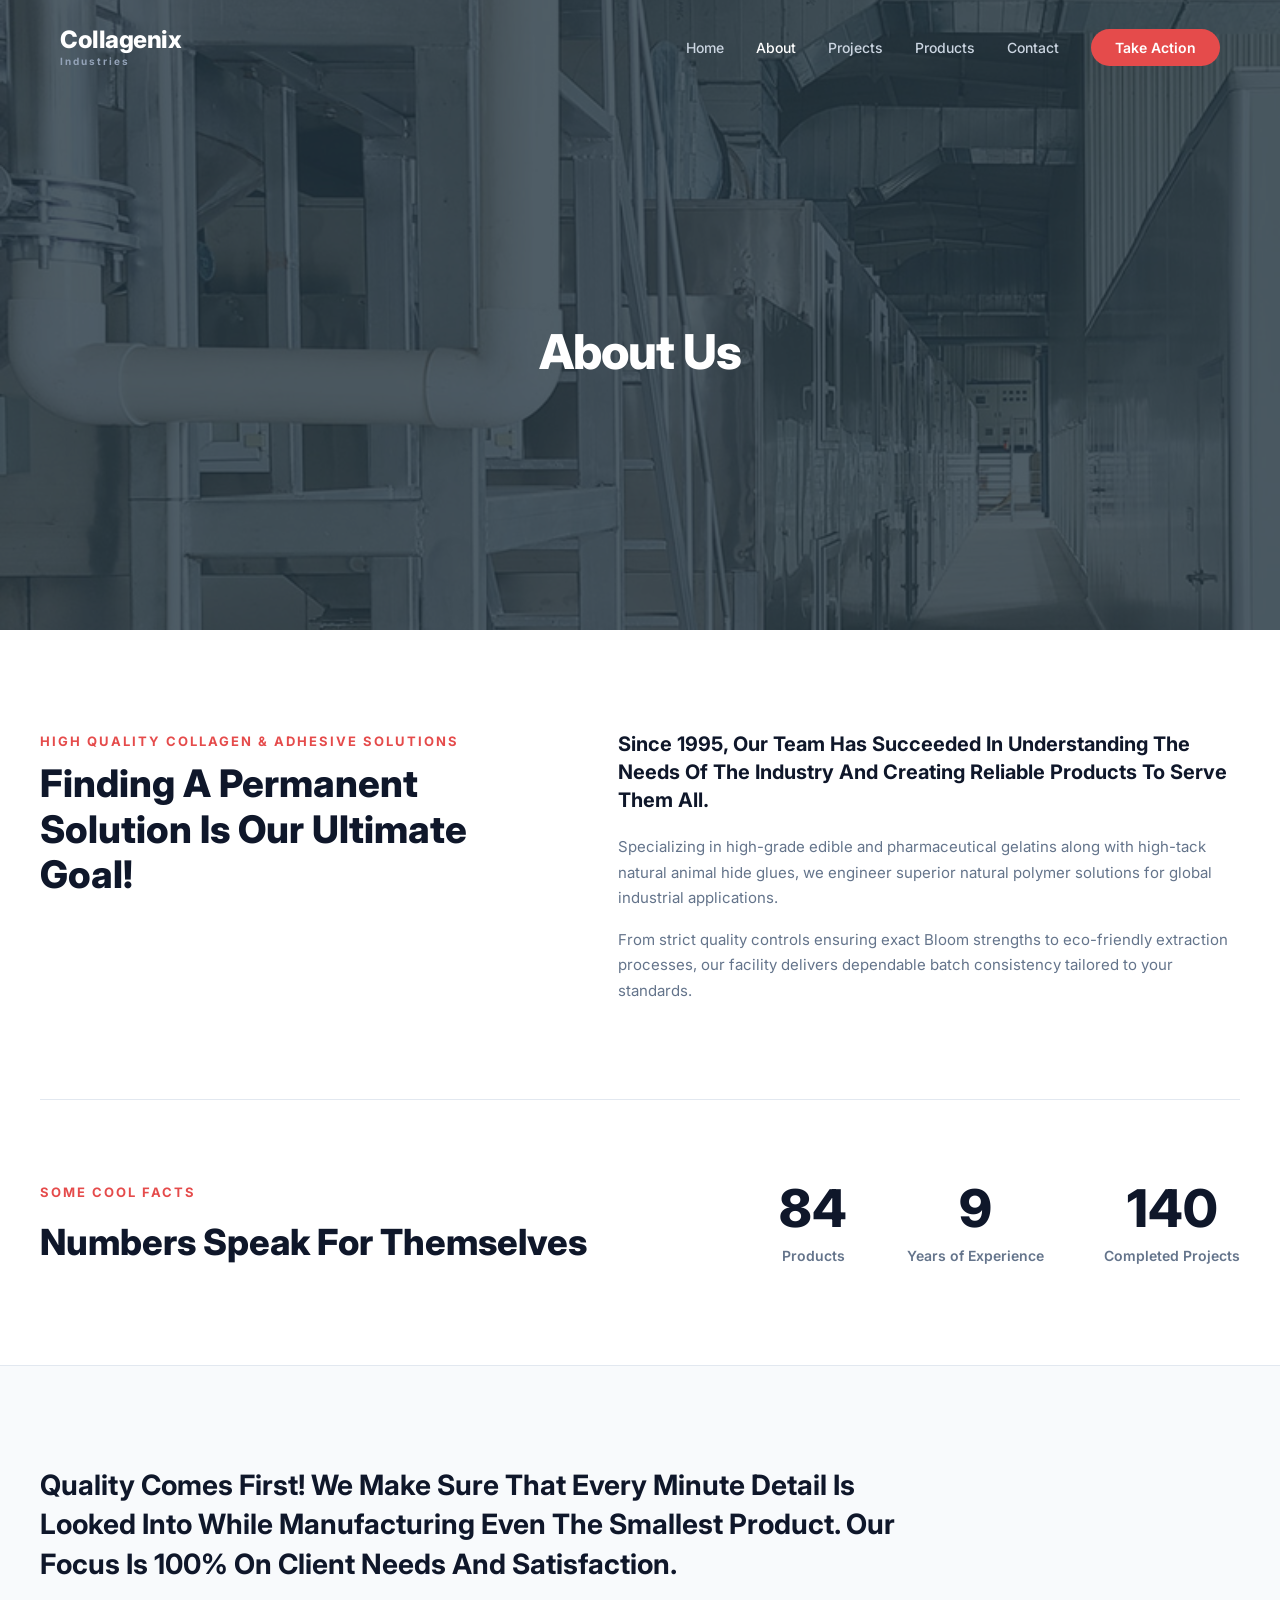
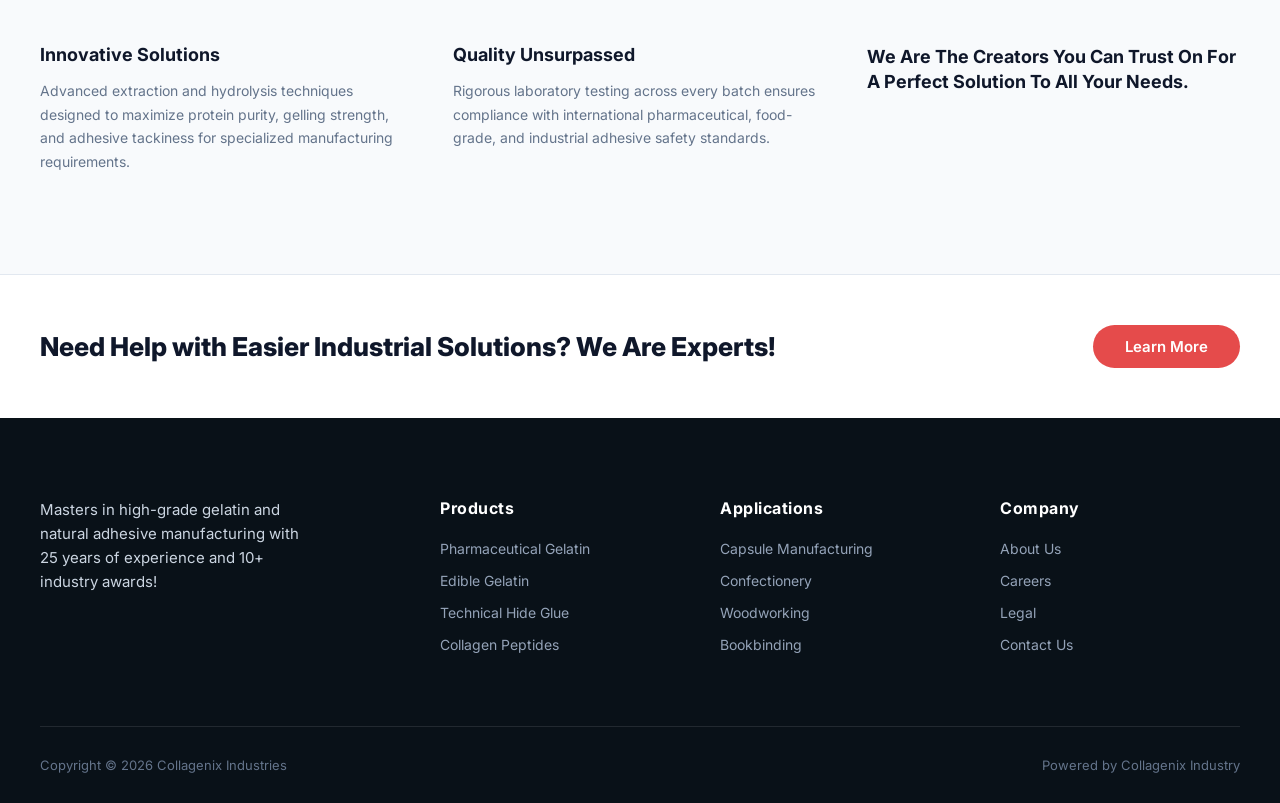
==== about.html @ ca758a54 "Assignment 1 final" ====
<!DOCTYPE html>
<html lang="en">
<head>
    <meta charset="UTF-8">
    <meta name="viewport" content="width=device-width, initial-scale=1.0">
    <title>About Us - Collagenix Industries</title>
    <link rel="stylesheet" href="style.css">
    <link href="https://fonts.googleapis.com/css2?family=Inter:wght@400;500;600;700;800&display=swap" rel="stylesheet">
</head>
<body>

    <!-- Parallax Hero Section -->
    <div class="parallax-sec about-hero-sec">
        <header class="navbar">
            <div class="logo">
                <span class="logo-title">Collagenix</span>
                <span class="logo-subtitle">Industries</span>
            </div>
            <nav class="nav-links">
                <a href="index.html" class="nav-item">Home</a>
                <a href="about.html" class="nav-item active">About</a>
                <a href="projects.html" class="nav-item">Projects</a>
                <a href="#" class="nav-item">Products</a>
                <a href="#" class="nav-item">Contact</a>
                <a href="#" class="cta-btn">Take Action</a>
            </nav>
        </header>
        <section class="hero-content">
            <h1 class="page-title">About Us</h1>
        </section>
    </div>

    <!-- Main Content & Live Counter Section -->
    <section class="about-main-section">
        <div class="about-main-container">
            
            <!-- Top Text Blocks -->
            <div class="about-top-grid">
                <div class="about-left-col">
                    <span class="section-subtitle">High Quality Collagen & Adhesive Solutions</span>
                    <h2>Finding A Permanent Solution Is Our Ultimate Goal!</h2>
                </div>
                <div class="about-right-col">
                    <h3>Since 1995, Our Team Has Succeeded In Understanding The Needs Of The Industry And Creating Reliable Products To Serve Them All.</h3>
                    <p>Specializing in high-grade edible and pharmaceutical gelatins along with high-tack natural animal hide glues, we engineer superior natural polymer solutions for global industrial applications.</p>
                    <p>From strict quality controls ensuring exact Bloom strengths to eco-friendly extraction processes, our facility delivers dependable batch consistency tailored to your standards.</p>
                </div>
            </div>

            <!-- Numbers Speak For Themselves / Live Counters -->
            <div class="counter-section">
                <div class="counter-left">
                    <span class="section-subtitle">Some Cool Facts</span>
                    <h2>Numbers Speak For Themselves</h2>
                </div>
                
                <div class="counters-right">
                    <div class="counter-box">
                        <span class="counter-number" data-target="150">0</span>
                        <span class="counter-label">Products</span>
                    </div>
                    <div class="counter-box">
                        <span class="counter-number" data-target="15">0</span>
                        <span class="counter-label">Years of Experience</span>
                    </div>
                    <div class="counter-box">
                        <span class="counter-number" data-target="250">0</span>
                        <span class="counter-label">Completed Projects</span>
                    </div>
                </div>
            </div>

        </div>
    </section>

    <!-- Additional Features / Quality Control Section -->
    <section class="features-section">
        <div class="features-container">
            <div class="features-header">
                <h2>Quality Comes First! We Make Sure That Every Minute Detail Is Looked Into While Manufacturing Even The Smallest Product. Our Focus Is 100% On Client Needs And Satisfaction.</h2>
            </div>
            
            <div class="features-grid">
                <div class="feature-col">
                    <h3>Innovative Solutions</h3>
                    <p>Advanced extraction and hydrolysis techniques designed to maximize protein purity, gelling strength, and adhesive tackiness for specialized manufacturing requirements.</p>
                </div>
                <div class="feature-col">
                    <h3>Quality Unsurpassed</h3>
                    <p>Rigorous laboratory testing across every batch ensures compliance with international pharmaceutical, food-grade, and industrial adhesive safety standards.</p>
                </div>
                <div class="feature-col feature-highlight">
                    <h3>We Are The Creators You Can Trust On For A Perfect Solution To All Your Needs.</h3>
                </div>
            </div>
        </div>
    </section>

    <!-- CTA Banner Section -->
    <section class="cta-banner-section">
        <div class="cta-banner-container">
            <h2>Need Help with Easier Industrial Solutions? We Are Experts!</h2>
            <a href="#contact" class="banner-cta-btn">Learn More</a>
        </div>
    </section>

    <!-- Footer Section -->
    <footer class="footer-section">
        <div class="footer-container">
            <div class="footer-col footer-about">
                <p>Masters in high-grade gelatin and natural adhesive manufacturing with 25 years of experience and 10+ industry awards!</p>
            </div>
            <div class="footer-col">
                <h3>Products</h3>
                <ul>
                    <li><a href="#">Pharmaceutical Gelatin</a></li>
                    <li><a href="#">Edible Gelatin</a></li>
                    <li><a href="#">Technical Hide Glue</a></li>
                    <li><a href="#">Collagen Peptides</a></li>
                </ul>
            </div>
            <div class="footer-col">
                <h3>Applications</h3>
                <ul>
                    <li><a href="#">Capsule Manufacturing</a></li>
                    <li><a href="#">Confectionery</a></li>
                    <li><a href="#">Woodworking</a></li>
                    <li><a href="#">Bookbinding</a></li>
                </ul>
            </div>
            <div class="footer-col">
                <h3>Company</h3>
                <ul>
                    <li><a href="#">About Us</a></li>
                    <li><a href="#">Careers</a></li>
                    <li><a href="#">Legal</a></li>
                    <li><a href="#">Contact Us</a></li>
                </ul>
            </div>
        </div>
        <div class="footer-bottom">
            <p>Copyright &copy; 2026 Collagenix Industries</p>
            <p>Powered by Collagenix Industry</p>
        </div>
    </footer>

    <!-- JavaScript for Live Counter Animation -->
    <script>
        const counters = document.querySelectorAll('.counter-number');
        let animated = false;

        function runCounters() {
            counters.forEach(counter => {
                const target = +counter.getAttribute('data-target');
                let count = 0;
                const speed = target / 50; // Controls counting speed

                function updateCount() {
                    count += speed;
                    if (count < target) {
                        counter.innerText = Math.ceil(count);
                        setTimeout(updateCount, 30);
                    } else {
                        counter.innerText = target;
                    }
                }
                updateCount();
            });
        }

        // Trigger animation when scrolled into view
        window.addEventListener('scroll', () => {
            const counterSection = document.querySelector('.counter-section');
            const sectionPosition = counterSection.getBoundingClientRect().top;
            const screenPosition = window.innerHeight / 1.3;

            if (sectionPosition < screenPosition && !animated) {
                runCounters();
                animated = true;
            }
        });
    </script>
</body>
</html>
---- style.css ----
*, *::before, *::after {
    box-sizing: border-box;
    margin: 0;
    padding: 0;
}

body {
    font-family: 'Inter', sans-serif;
    background-color: #2b3a42;
}

.parallax-sec {
    position: relative;
    width: 100%;
    min-height: 100vh;
    background-image: url('factory.jpg');
    background-size: cover;
    background-position: center;
    background-repeat: no-repeat;
    background-attachment: fixed;
    display: flex;
    flex-direction: column;
    justify-content: space-between;
}

.parallax-sec::before {
    content: '';
    position: absolute;
    top: 0;
    left: 0;
    width: 100%;
    height: 100%;
    background-color: rgba(35, 53, 64, 0.80);
    z-index: 1;
}

.navbar, .hero-content {
    position: relative;
    z-index: 2;
}

.navbar {
    display: flex;
    justify-content: space-between;
    align-items: center;
    padding: 28px 60px;
    background: transparent;
}

.logo {
    display: flex;
    flex-direction: column;
    line-height: 1;
}

.logo-title {
    font-size: 24px;
    font-weight: 800;
    color: #ffffff;
    letter-spacing: -0.5px;
}

.logo-subtitle {
    font-size: 10px;
    font-weight: 700;
    color: #94a3b8;
    letter-spacing: 2px;
    margin-top: 4px;
}

.nav-links {
    display: flex;
    align-items: center;
    gap: 32px;
}

.nav-item {
    text-decoration: none;
    color: #cbd5e1;
    font-size: 14px;
    font-weight: 500;
    transition: color 0.2s ease;
}

.nav-item:hover, 
.nav-item.active {
    color: #ffffff;
}

.cta-btn {
    text-decoration: none;
    background-color: #e54b4b;
    color: #ffffff;
    font-size: 14px;
    font-weight: 600;
    padding: 10px 24px;
    border-radius: 30px;
    transition: background-color 0.2s ease;
}

.cta-btn:hover {
    background-color: #d43b3b;
}

.hero-content {
    max-width: 900px;
    margin: auto;
    text-align: center;
    padding: 0 20px;
}

.hero-content h1 {
    font-size: 48px;
    font-weight: 800;
    color: #ffffff;
    line-height: 1.2;
    margin-bottom: 20px;
}

.hero-content p {
    font-size: 17px;
    line-height: 1.6;
    color: #cbd5e1;
    margin-bottom: 36px;
    max-width: 750px;
    margin-left: auto;
    margin-right: auto;
}

.hero-buttons {
    display: flex;
    justify-content: center;
    gap: 16px;
}

.btn {
    display: inline-block;
    padding: 12px 28px;
    border-radius: 30px;
    text-decoration: none;
    font-size: 15px;
    font-weight: 600;
    transition: all 0.2s ease;
}

.btn-primary {
    background-color: #e54b4b;
    color: #ffffff;
}

.btn-primary:hover {
    background-color: #d43b3b;
}

.btn-secondary {
    background-color: transparent;
    border: 2px solid #ffffff;
    color: #ffffff;
}

.btn-secondary:hover {
    background-color: #ffffff;
    color: #2b3a42;
}

.about-section {
    padding: 100px 20px;
    background-color: #ffffff;
    text-align: center;
    color: #1e293b;
}

.about-container {
    max-width: 850px;
    margin: 0 auto;
}

.about-subtitle {
    display: inline-block;
    font-size: 13px;
    font-weight: 700;
    text-transform: uppercase;
    letter-spacing: 2px;
    color: #e54b4b;
    margin-bottom: 12px;
}

.about-section h2 {
    font-size: 38px;
    font-weight: 800;
    color: #0f172a;
    line-height: 1.25;
    margin-bottom: 24px;
}

.about-lead {
    font-size: 17px;
    font-weight: 500;
    line-height: 1.6;
    color: #334155;
    margin-bottom: 16px;
}

.about-description {
    font-size: 15px;
    line-height: 1.7;
    color: #64748b;
    margin-bottom: 36px;
}

.about-btn {
    display: inline-block;
    text-decoration: none;
    background-color: #e54b4b;
    color: #ffffff;
    font-size: 15px;
    font-weight: 600;
    padding: 12px 32px;
    border-radius: 30px;
    transition: background-color 0.2s ease;
}

.about-btn:hover {
    background-color: #d43b3b;
}

.products-parallax-sec {
    position: relative;
    width: 100%;
    min-height: 85vh;
    height: auto;
    background-image: url('preprocessing.jpeg');
    background-size: cover;
    background-position: center;
    background-repeat: no-repeat;
    background-attachment: fixed; /* Restores the parallax effect */
    display: flex;
    align-items: center;
    padding: 100px 60px;
}

.products-parallax-sec::before {
    content: '';
    position: absolute;
    top: 0;
    left: 0;
    width: 100%;
    height: 100%;
    background-color: rgba(26, 40, 51, 0.88);
    z-index: 1;
}

.products-container {
    position: relative;
    z-index: 2;
    max-width: 1200px;
    margin: 0 auto;
    display: flex;
    justify-content: space-between;
    align-items: center;
    gap: 60px;
    width: 100%;
}

.products-left {
    flex: 1;
    max-width: 550px;
}

.section-subtitle {
    font-size: 13px;
    font-weight: 700;
    text-transform: uppercase;
    letter-spacing: 2px;
    color: #ffffff;
    display: block;
    margin-bottom: 12px;
}

.products-heading {
    font-size: 26px;
    font-weight: 700;
    color: #ffffff;
    line-height: 1.3;
    padding-bottom: 24px;
    border-bottom: 1px solid rgba(255, 255, 255, 0.2);
    margin-bottom: 24px;
}

.product-item {
    padding-bottom: 20px;
    border-bottom: 1px solid rgba(255, 255, 255, 0.2);
    margin-bottom: 20px;
}

.product-item:last-child {
    border-bottom: none;
    margin-bottom: 0;
    padding-bottom: 0;
}

.product-item h3 {
    font-size: 18px;
    font-weight: 700;
    color: #ffffff;
    margin-bottom: 8px;
}

.product-item p {
    font-size: 14px;
    line-height: 1.6;
    color: #cbd5e1;
}

.products-right {
    flex: 1;
    max-width: 500px;
    display: flex;
    flex-direction: column;
    align-items: flex-start;
}

.products-right h2 {
    font-size: 34px;
    font-weight: 800;
    color: #ffffff;
    line-height: 1.25;
    margin-bottom: 32px;
}

.products-cta-btn {
    display: inline-block;
    text-decoration: none;
    background-color: #e54b4b;
    color: #ffffff;
    font-size: 15px;
    font-weight: 600;
    padding: 12px 32px;
    border-radius: 30px;
    transition: background-color 0.2s ease;
}

.products-cta-btn:hover {
    background-color: #d43b3b;
}

.industries-sec {
    position: relative;
    z-index: 10;
    margin-top: 0;
    padding: 100px 40px;
    background-color: #ffffff;
    text-align: center;
}

.industries-cont {
    max-width: 1200px;
    margin: 0 auto;
}

.section-header {
    margin-bottom: 50px;
}

.industries-subtitle {
    display: inline-block;
    font-size: 13px;
    font-weight: 700;
    text-transform: uppercase;
    letter-spacing: 2px;
    color: #e54b4b;
    margin-bottom: 12px;
}

.industries-title {
    font-size: 38px;
    font-weight: 800;
    color: #0f172a;
    line-height: 1.2;
}

.cards-grid {
    display: grid;
    grid-template-columns: repeat(3, 1fr);
    gap: 30px;
}

.industry-card {
    text-align: left;
    background-color: #ffffff;
    border-radius: 8px;
    overflow: hidden;
}

.card-img-wrapper {
    width: 100%;
    height: 320px;
    overflow: hidden;
    border-radius: 8px;
    margin-bottom: 20px;
}

.card-img-wrapper img {
    width: 100%;
    height: 100%;
    object-fit: cover;
    transition: transform 0.3s ease;
}

.industry-card:hover .card-img-wrapper img {
    transform: scale(1.05);
}

.card-title {
    font-size: 20px;
    font-weight: 700;
    color: #0f172a;
    margin-bottom: 12px;
}

.card-text {
    font-size: 14px;
    line-height: 1.6;
    color: #64748b;
}

@media (max-width: 992px) {
    .products-container {
        flex-direction: column;
        align-items: flex-start;
    }

    .products-left, .products-right {
        max-width: 100%;
    }

    .cards-grid {
        grid-template-columns: 1fr;
        max-width: 500px;
        margin: 0 auto;
    }
}
.cta-banner-section {
    background-color: #ffffff;
    padding: 50px 40px;
    border-top: 1px solid #e2e8f0;
}

.cta-banner-container {
    max-width: 1200px;
    margin: 0 auto;
    display: flex;
    justify-content: space-between;
    align-items: center;
    gap: 30px;
}

.cta-banner-section h2 {
    font-size: 26px;
    font-weight: 800;
    color: #0f172a;
}

.banner-cta-btn {
    text-decoration: none;
    background-color: #e54b4b;
    color: #ffffff;
    font-size: 15px;
    font-weight: 600;
    padding: 12px 32px;
    border-radius: 30px;
    transition: background-color 0.2s ease;
    white-space: nowrap;
}

.banner-cta-btn:hover {
    background-color: #d43b3b;
}

.footer-section {
    background-color: #091118;
    color: #94a3b8;
    padding: 80px 40px 30px 40px;
}

.footer-container {
    max-width: 1200px;
    margin: 0 auto;
    display: grid;
    grid-template-columns: 1.5fr 1fr 1fr 1fr;
    gap: 40px;
    padding-bottom: 60px;
    border-bottom: 1px solid rgba(255, 255, 255, 0.1);
}

.footer-about p {
    font-size: 15px;
    line-height: 1.6;
    color: #cbd5e1;
    max-width: 280px;
}

.footer-col h3 {
    font-size: 16px;
    font-weight: 700;
    color: #ffffff;
    margin-bottom: 20px;
    letter-spacing: 0.5px;
}

.footer-col ul {
    list-style: none;
    padding: 0;
    margin: 0;
}

.footer-col ul li {
    margin-bottom: 12px;
}

.footer-col ul li a {
    text-decoration: none;
    color: #94a3b8;
    font-size: 14px;
    transition: color 0.2s ease;
}

.footer-col ul li a:hover {
    color: #ffffff;
}

.footer-bottom {
    max-width: 1200px;
    margin: 30px auto 0 auto;
    display: flex;
    justify-content: space-between;
    align-items: center;
    font-size: 13px;
    color: #64748b;
}

@media (max-width: 992px) {
    .cta-banner-container {
        flex-direction: column;
        text-align: center;
    }

    .footer-container {
        grid-template-columns: 1fr 1fr;
        gap: 30px;
    }
}

@media (max-width: 600px) {
    .footer-container {
        grid-template-columns: 1fr;
    }

    .footer-bottom {
        flex-direction: column;
        gap: 10px;
        text-align: center;
    }
}
.about-hero-sec {
    min-height: 70vh;
}

.page-title {
    font-size: 56px;
    font-weight: 800;
    color: #ffffff;
    letter-spacing: -1px;
}

.about-main-section {
    padding: 100px 40px;
    background-color: #ffffff;
}

.about-main-container {
    max-width: 1200px;
    margin: 0 auto;
}

.about-top-grid {
    display: grid;
    grid-template-columns: 1fr 1.2fr;
    gap: 60px;
    align-items: start;
    padding-bottom: 80px;
    border-bottom: 1px solid #e2e8f0;
}

.about-left-col .section-subtitle {
    display: inline-block;
    font-size: 13px;
    font-weight: 700;
    text-transform: uppercase;
    letter-spacing: 2px;
    color: #e54b4b;
    margin-bottom: 12px;
}

.about-left-col h2 {
    font-size: 38px;
    font-weight: 800;
    color: #0f172a;
    line-height: 1.2;
}

.about-right-col h3 {
    font-size: 20px;
    font-weight: 700;
    color: #0f172a;
    line-height: 1.4;
    margin-bottom: 20px;
}

.about-right-col p {
    font-size: 15px;
    line-height: 1.7;
    color: #64748b;
    margin-bottom: 16px;
}

/* Counter Section Styles */
.counter-section {
    display: flex;
    justify-content: space-between;
    align-items: center;
    padding-top: 80px;
}

.counter-left h2 {
    font-size: 36px;
    font-weight: 800;
    color: #0f172a;
    margin-top: 8px;
}

.counter-left .section-subtitle {
    display: inline-block;
    font-size: 13px;
    font-weight: 700;
    text-transform: uppercase;
    letter-spacing: 2px;
    color: #e54b4b;
}

.counters-right {
    display: flex;
    gap: 60px;
}

.counter-box {
    text-align: center;
}

.counter-number {
    display: block;
    font-size: 52px;
    font-weight: 800;
    color: #0f172a;
    line-height: 1.1;
    margin-bottom: 8px;
}

.counter-label {
    font-size: 14px;
    font-weight: 600;
    color: #64748b;
}

/* Features Section */
.features-section {
    background-color: #f8fafc;
    padding: 100px 40px;
    border-top: 1px solid #e2e8f0;
}

.features-container {
    max-width: 1200px;
    margin: 0 auto;
}

.features-header {
    max-width: 900px;
    margin-bottom: 60px;
}

.features-header h2 {
    font-size: 28px;
    font-weight: 700;
    color: #0f172a;
    line-height: 1.4;
}

.features-grid {
    display: grid;
    grid-template-columns: 1fr 1fr 1fr;
    gap: 40px;
}

.feature-col h3 {
    font-size: 18px;
    font-weight: 700;
    color: #0f172a;
    margin-bottom: 14px;
}

.feature-col p {
    font-size: 14px;
    line-height: 1.7;
    color: #64748b;
}

.feature-highlight {
    font-size: 20px;
    font-weight: 700;
    color: #0f172a;
    line-height: 1.4;
}

@media (max-width: 992px) {
    .about-top-grid, .counter-section, .features-grid {
        grid-template-columns: 1fr;
        gap: 40px;
    }
    .counters-right {
        justify-content: space-between;
        gap: 20px;
    }
}
.products-hero-sec {
    min-height: 70vh;
}

.products-overview-sec {
    padding: 100px 40px;
    background-color: #ffffff;
}

.products-overview-container {
    max-width: 1200px;
    margin: 0 auto;
    display: grid;
    grid-template-columns: 1fr 1fr;
    gap: 60px;
    align-items: center;
}

.overview-text .section-subtitle {
    display: inline-block;
    font-size: 13px;
    font-weight: 700;
    text-transform: uppercase;
    letter-spacing: 2px;
    color: #e54b4b;
    margin-bottom: 12px;
}

.overview-text h2 {
    font-size: 38px;
    font-weight: 800;
    color: #0f172a;
    line-height: 1.2;
    margin-bottom: 24px;
}

.overview-text p {
    font-size: 15px;
    line-height: 1.7;
    color: #64748b;
}

.overview-images {
    display: flex;
    gap: 20px;
}

.img-box {
    flex: 1;
    height: 350px;
    border-radius: 8px;
    overflow: hidden;
}

.img-box img {
    width: 100%;
    height: 100%;
    object-fit: cover;
}

.flagship-products-sec {
    padding: 100px 40px;
    background-color: #f8fafc;
    border-top: 1px solid #e2e8f0;
}

.flagship-container {
    max-width: 1200px;
    margin: 0 auto;
    text-align: center;
}

.dual-products-grid {
    display: grid;
    grid-template-columns: 1fr 1fr;
    gap: 40px;
    margin-top: 50px;
}

.product-card-large {
    background-color: #ffffff;
    padding: 40px;
    border-radius: 12px;
    text-align: left;
    box-shadow: 0 4px 6px -1px rgba(0, 0, 0, 0.05);
    border: 1px solid #e2e8f0;
}

.product-card-large h3 {
    font-size: 24px;
    font-weight: 800;
    color: #0f172a;
    margin-bottom: 16px;
}

.product-card-large p {
    font-size: 15px;
    line-height: 1.7;
    color: #64748b;
}

@media (max-width: 992px) {
    .products-overview-container, .dual-products-grid {
        grid-template-columns: 1fr;
    }
    .overview-images {
        flex-direction: column;
    }
}
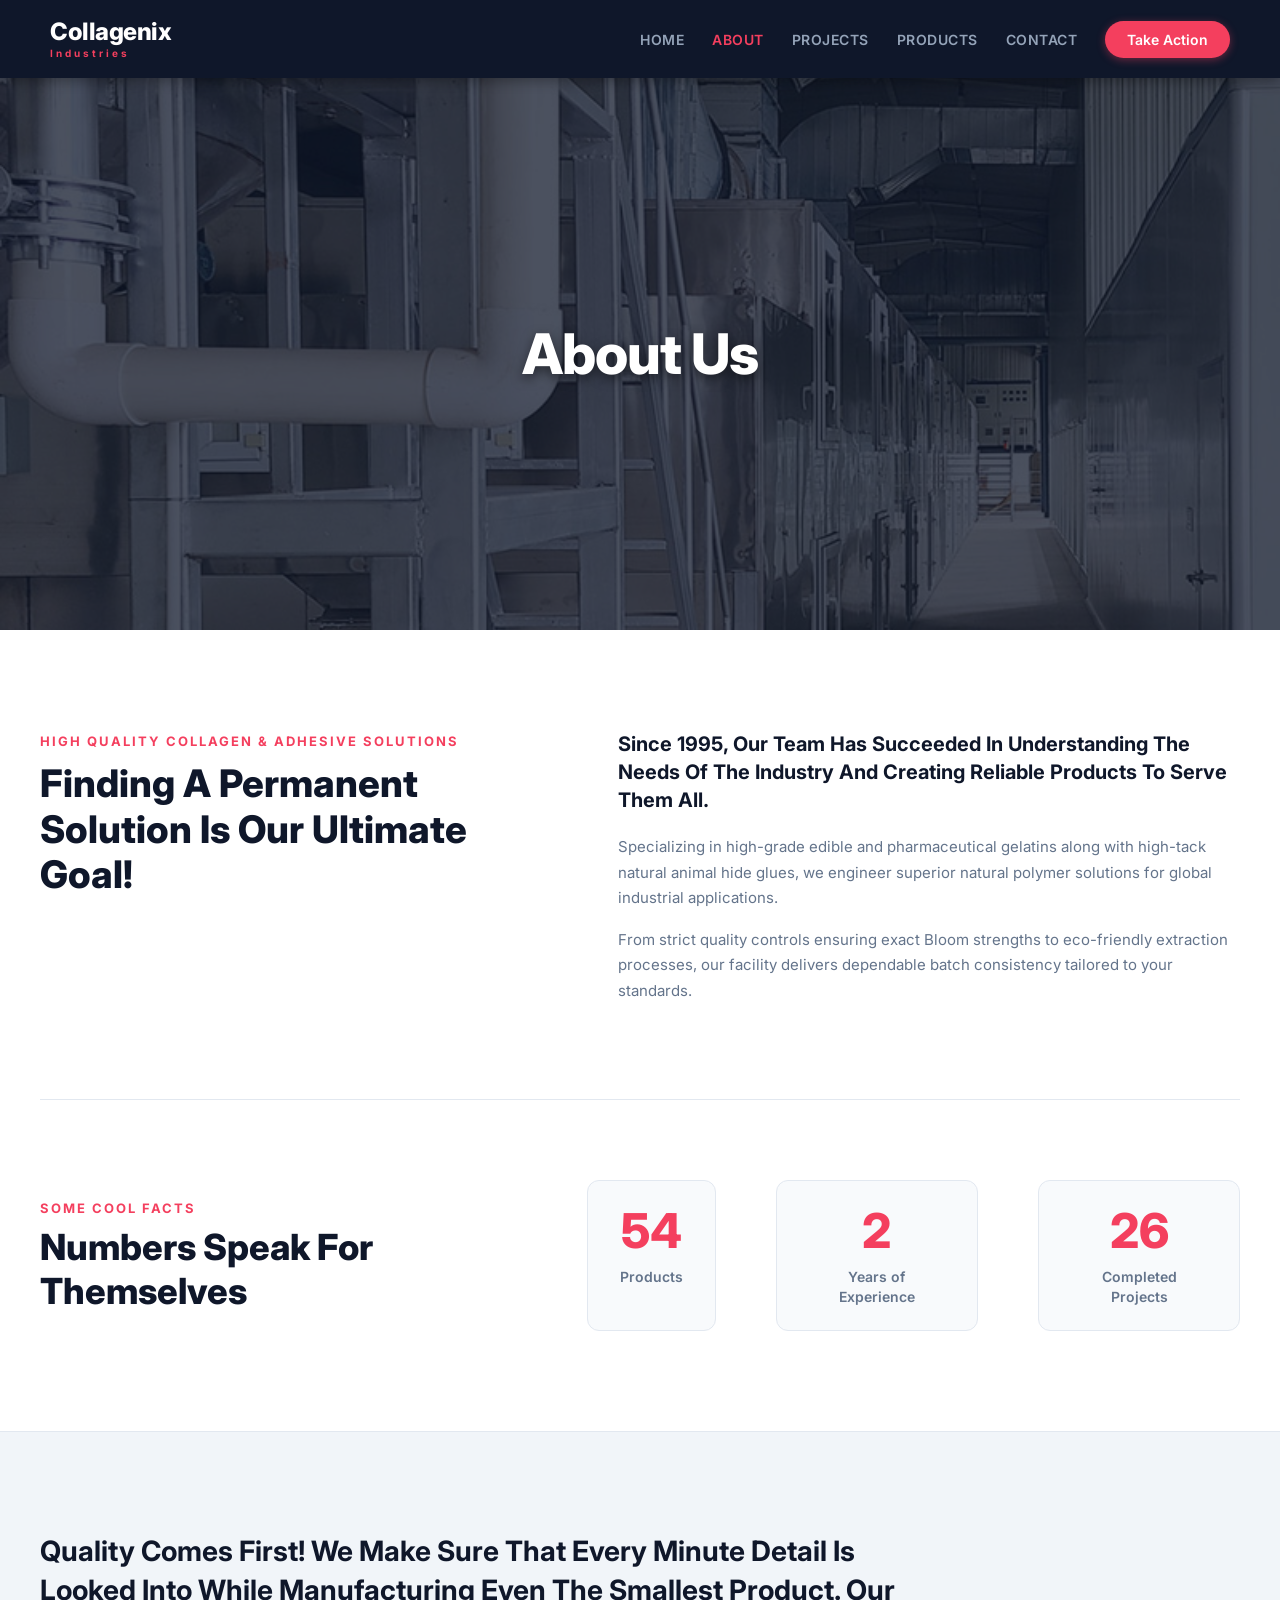
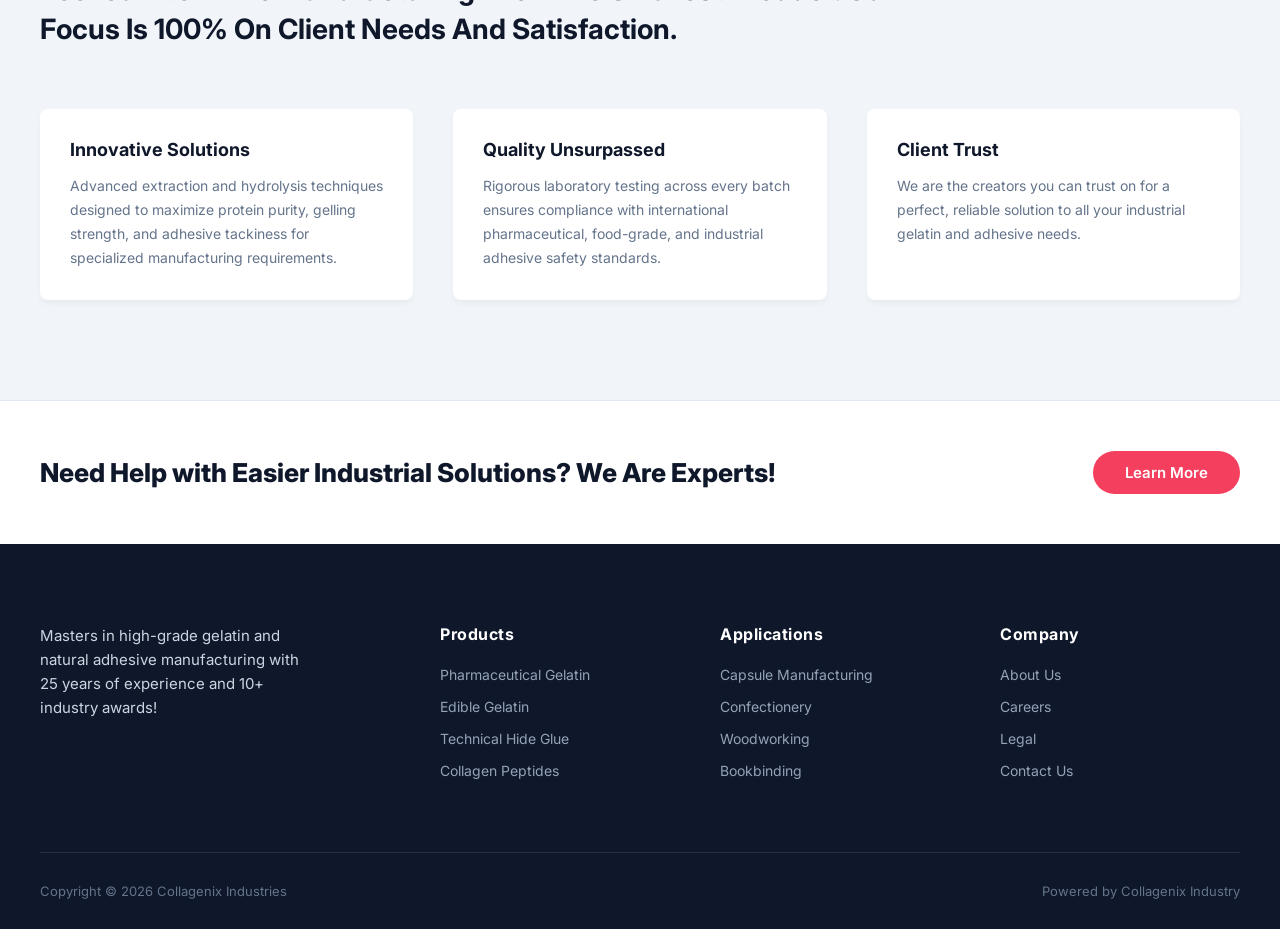
==== commit fb568549: "Updating separate style files for each separate html page" ====
--- a/about.html
+++ b/about.html
@@ -4,7 +4,7 @@
     <meta charset="UTF-8">
     <meta name="viewport" content="width=device-width, initial-scale=1.0">
     <title>About Us - Collagenix Industries</title>
-    <link rel="stylesheet" href="style.css">
+    <link rel="stylesheet" href="aboutus.css">
     <link href="https://fonts.googleapis.com/css2?family=Inter:wght@400;500;600;700;800&display=swap" rel="stylesheet">
 </head>
 <body>
@@ -56,15 +56,15 @@
                 
                 <div class="counters-right">
                     <div class="counter-box">
-                        <span class="counter-number" data-target="150">0</span>
+                        <span class="counter-number" data-target="100">0</span>
                         <span class="counter-label">Products</span>
                     </div>
                     <div class="counter-box">
-                        <span class="counter-number" data-target="15">0</span>
+                        <span class="counter-number" data-target="3">0</span>
                         <span class="counter-label">Years of Experience</span>
                     </div>
                     <div class="counter-box">
-                        <span class="counter-number" data-target="250">0</span>
+                        <span class="counter-number" data-target="50">0</span>
                         <span class="counter-label">Completed Projects</span>
                     </div>
                 </div>
@@ -80,19 +80,20 @@
                 <h2>Quality Comes First! We Make Sure That Every Minute Detail Is Looked Into While Manufacturing Even The Smallest Product. Our Focus Is 100% On Client Needs And Satisfaction.</h2>
             </div>
             
-            <div class="features-grid">
-                <div class="feature-col">
-                    <h3>Innovative Solutions</h3>
-                    <p>Advanced extraction and hydrolysis techniques designed to maximize protein purity, gelling strength, and adhesive tackiness for specialized manufacturing requirements.</p>
-                </div>
-                <div class="feature-col">
-                    <h3>Quality Unsurpassed</h3>
-                    <p>Rigorous laboratory testing across every batch ensures compliance with international pharmaceutical, food-grade, and industrial adhesive safety standards.</p>
-                </div>
-                <div class="feature-col feature-highlight">
-                    <h3>We Are The Creators You Can Trust On For A Perfect Solution To All Your Needs.</h3>
-                </div>
-            </div>
+           <div class="features-grid">
+    <div class="feature-col">
+        <h3>Innovative Solutions</h3>
+        <p>Advanced extraction and hydrolysis techniques designed to maximize protein purity, gelling strength, and adhesive tackiness for specialized manufacturing requirements.</p>
+    </div>
+    <div class="feature-col">
+        <h3>Quality Unsurpassed</h3>
+        <p>Rigorous laboratory testing across every batch ensures compliance with international pharmaceutical, food-grade, and industrial adhesive safety standards.</p>
+    </div>
+    <div class="feature-col">
+    <h3>Client Trust</h3>
+    <p>We are the creators you can trust on for a perfect, reliable solution to all your industrial gelatin and adhesive needs.</p>
+</div>
+</div>
         </div>
     </section>
 
--- a/aboutus.css
+++ b/aboutus.css
@@ -0,0 +1,402 @@
+*, *::before, *::after {
+    box-sizing: border-box;
+    margin: 0;
+    padding: 0;
+}
+
+body {
+    font-family: 'Inter', sans-serif;
+    background-color: #0f172a;
+    color: #1e293b;
+}
+
+.parallax-sec {
+    position: relative;
+    width: 100%;
+    min-height: 70vh;
+    background-image: url('factory.jpg');
+    background-size: cover;
+    background-position: center;
+    background-repeat: no-repeat;
+    background-attachment: fixed;
+    display: flex;
+    flex-direction: column;
+    justify-content: space-between;
+}
+
+.parallax-sec::before {
+    content: '';
+    position: absolute;
+    top: 0;
+    left: 0;
+    width: 100%;
+    height: 100%;
+    background-color: rgba(15, 23, 42, 0.75);
+    z-index: 1;
+}
+
+.navbar, .hero-content {
+    position: relative;
+    z-index: 2;
+}
+
+.navbar {
+    display: flex;
+    justify-content: space-between;
+    align-items: center;
+    padding: 20px 50px; /* Unique compact padding for About Navbar */
+    background: #0f172a;
+    box-shadow: 0 4px 12px rgba(0, 0, 0, 0.3);
+}
+
+.logo {
+    display: flex;
+    flex-direction: column;
+    line-height: 1;
+}
+
+.logo-title {
+    font-size: 24px;
+    font-weight: 800;
+    color: #ffffff;
+    letter-spacing: -0.5px;
+}
+
+.logo-subtitle {
+    font-size: 10px;
+    font-weight: 700;
+    color: #f43f5e; /* Unique coral-red accent for About logo */
+    letter-spacing: 3px;
+    margin-top: 4px;
+}
+
+.nav-links {
+    display: flex;
+    align-items: center;
+    gap: 28px;
+}
+
+.nav-item {
+    text-decoration: none;
+    color: #94a3b8;
+    font-size: 14px;
+    font-weight: 600;
+    text-transform: uppercase;
+    letter-spacing: 0.5px;
+    transition: color 0.2s ease;
+}
+
+.nav-item:hover, 
+.nav-item.active {
+    color: #f43f5e; /* Unique active color highlight for About */
+}
+
+.cta-btn {
+    text-decoration: none;
+    background-color: #f43f5e; /* Unique reddish button styling */
+    color: #ffffff;
+    font-size: 14px;
+    font-weight: 600;
+    padding: 10px 22px;
+    border-radius: 50px; /* Unique pill shape button */
+    box-shadow: 0 2px 8px rgba(244, 63, 94, 0.4);
+    transition: background-color 0.2s ease;
+}
+
+.cta-btn:hover {
+    background-color: #e11d48;
+}
+
+.hero-content {
+    max-width: 900px;
+    margin: auto;
+    text-align: center;
+    padding: 0 20px;
+}
+
+.page-title {
+    font-size: 56px;
+    font-weight: 800;
+    color: #ffffff;
+    letter-spacing: -1px;
+    text-shadow: 0 4px 12px rgba(0,0,0,0.5);
+}
+
+.about-main-section {
+    padding: 100px 40px;
+    background-color: #ffffff;
+}
+
+.about-main-container {
+    max-width: 1200px;
+    margin: 0 auto;
+}
+
+.about-top-grid {
+    display: grid;
+    grid-template-columns: 1fr 1.2fr;
+    gap: 60px;
+    align-items: start;
+    padding-bottom: 80px;
+    border-bottom: 1px solid #e2e8f0;
+}
+
+.about-left-col .section-subtitle {
+    display: inline-block;
+    font-size: 13px;
+    font-weight: 700;
+    text-transform: uppercase;
+    letter-spacing: 2px;
+    color: #f43f5e;
+    margin-bottom: 12px;
+}
+
+.about-left-col h2 {
+    font-size: 38px;
+    font-weight: 800;
+    color: #0f172a;
+    line-height: 1.2;
+}
+
+.about-right-col h3 {
+    font-size: 20px;
+    font-weight: 700;
+    color: #0f172a;
+    line-height: 1.4;
+    margin-bottom: 20px;
+}
+
+.about-right-col p {
+    font-size: 15px;
+    line-height: 1.7;
+    color: #64748b;
+    margin-bottom: 16px;
+}
+
+.counter-section {
+    display: flex;
+    justify-content: space-between;
+    align-items: center;
+    padding-top: 80px;
+}
+
+.counter-left h2 {
+    font-size: 36px;
+    font-weight: 800;
+    color: #0f172a;
+    margin-top: 8px;
+}
+
+.counter-left .section-subtitle {
+    display: inline-block;
+    font-size: 13px;
+    font-weight: 700;
+    text-transform: uppercase;
+    letter-spacing: 2px;
+    color: #f43f5e;
+}
+
+.counters-right {
+    display: flex;
+    gap: 60px;
+}
+
+.counter-box {
+    text-align: center;
+    background: #f8fafc;
+    padding: 24px 32px;
+    border-radius: 12px;
+    border: 1px solid #e2e8f0;
+}
+
+.counter-number {
+    display: block;
+    font-size: 48px;
+    font-weight: 800;
+    color: #f43f5e;
+    line-height: 1.1;
+    margin-bottom: 8px;
+}
+
+.counter-label {
+    font-size: 14px;
+    font-weight: 600;
+    color: #64748b;
+}
+
+.features-section {
+    background-color: #f1f5f9;
+    padding: 100px 40px;
+    border-top: 1px solid #e2e8f0;
+}
+
+.features-container {
+    max-width: 1200px;
+    margin: 0 auto;
+}
+
+.features-header {
+    max-width: 900px;
+    margin-bottom: 60px;
+}
+
+.features-header h2 {
+    font-size: 28px;
+    font-weight: 700;
+    color: #0f172a;
+    line-height: 1.4;
+}
+
+.features-grid {
+    display: grid;
+    grid-template-columns: 1fr 1fr 1fr;
+    gap: 40px;
+}
+
+.feature-col {
+    background: #ffffff;
+    padding: 30px;
+    border-radius: 8px;
+    box-shadow: 0 4px 6px -1px rgba(0,0,0,0.05);
+}
+
+.feature-col h3 {
+    font-size: 18px;
+    font-weight: 700;
+    color: #0f172a;
+    margin-bottom: 14px;
+}
+
+.feature-col p {
+    font-size: 14px;
+    line-height: 1.7;
+    color: #64748b;
+}
+
+.feature-highlight {
+    font-size: 18px;
+    font-weight: 700;
+    color: #ffffff;
+    line-height: 1.5;
+    background: #0f172a;
+    padding: 30px;
+    border-radius: 8px;
+}
+
+.cta-banner-section {
+    background-color: #ffffff;
+    padding: 50px 40px;
+    border-top: 1px solid #e2e8f0;
+}
+
+.cta-banner-container {
+    max-width: 1200px;
+    margin: 0 auto;
+    display: flex;
+    justify-content: space-between;
+    align-items: center;
+    gap: 30px;
+}
+
+.cta-banner-section h2 {
+    font-size: 26px;
+    font-weight: 800;
+    color: #0f172a;
+}
+
+.banner-cta-btn {
+    text-decoration: none;
+    background-color: #f43f5e;
+    color: #ffffff;
+    font-size: 15px;
+    font-weight: 600;
+    padding: 12px 32px;
+    border-radius: 50px;
+    transition: background-color 0.2s ease;
+    white-space: nowrap;
+}
+
+.banner-cta-btn:hover {
+    background-color: #e11d48;
+}
+
+.footer-section {
+    background-color: #0f172a;
+    color: #94a3b8;
+    padding: 80px 40px 30px 40px;
+}
+
+.footer-container {
+    max-width: 1200px;
+    margin: 0 auto;
+    display: grid;
+    grid-template-columns: 1.5fr 1fr 1fr 1fr;
+    gap: 40px;
+    padding-bottom: 60px;
+    border-bottom: 1px solid rgba(255, 255, 255, 0.1);
+}
+
+.footer-about p {
+    font-size: 15px;
+    line-height: 1.6;
+    color: #cbd5e1;
+    max-width: 280px;
+}
+
+.footer-col h3 {
+    font-size: 16px;
+    font-weight: 700;
+    color: #ffffff;
+    margin-bottom: 20px;
+    letter-spacing: 0.5px;
+}
+
+.footer-col ul {
+    list-style: none;
+    padding: 0;
+    margin: 0;
+}
+
+.footer-col ul li {
+    margin-bottom: 12px;
+}
+
+.footer-col ul li a {
+    text-decoration: none;
+    color: #94a3b8;
+    font-size: 14px;
+    transition: color 0.2s ease;
+}
+
+.footer-col ul li a:hover {
+    color: #f43f5e;
+}
+
+.footer-bottom {
+    max-width: 1200px;
+    margin: 30px auto 0 auto;
+    display: flex;
+    justify-content: space-between;
+    align-items: center;
+    font-size: 13px;
+    color: #64748b;
+}
+
+@media (max-width: 992px) {
+    .about-top-grid, .counter-section, .features-grid {
+        grid-template-columns: 1fr;
+        gap: 40px;
+    }
+    .counters-right {
+        justify-content: space-between;
+        gap: 20px;
+    }
+    .cta-banner-container {
+        flex-direction: column;
+        text-align: center;
+    }
+    .footer-container {
+        grid-template-columns: 1fr 1fr;
+        gap: 30px;
+    }
+}
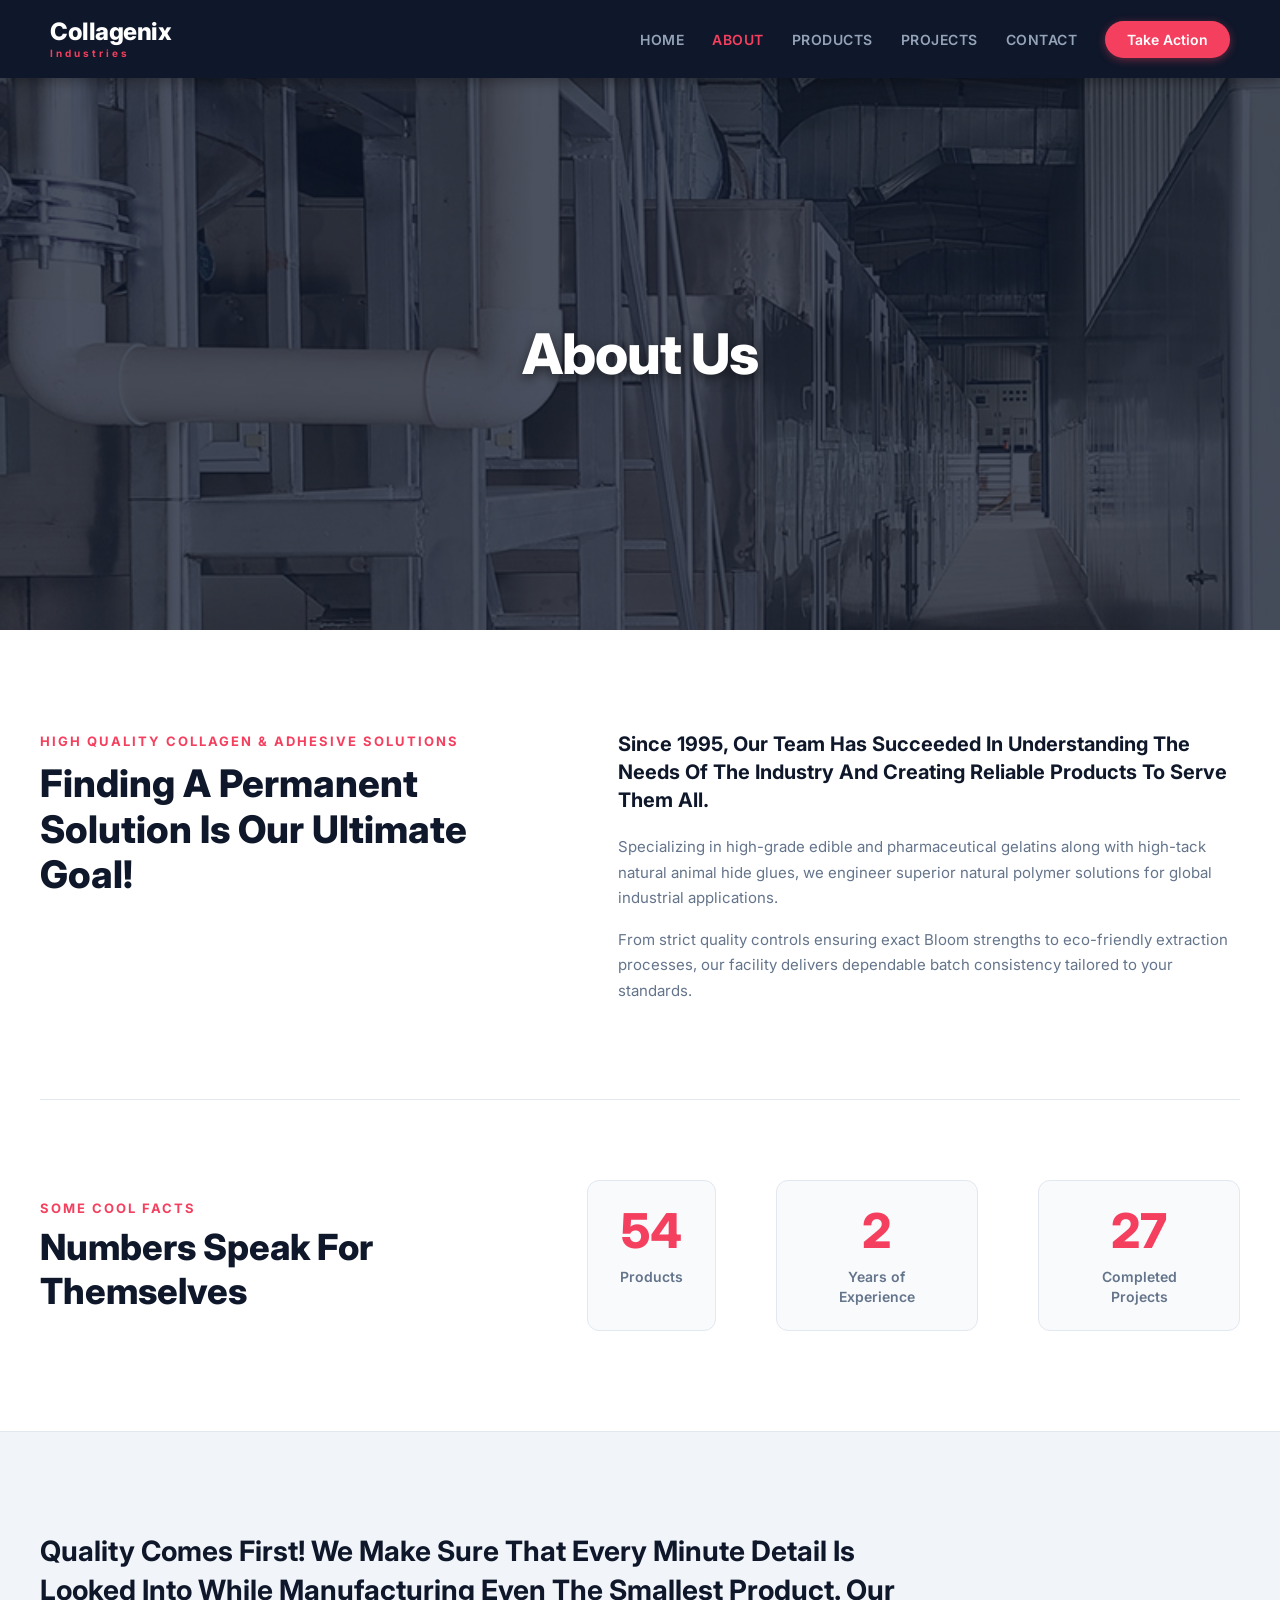
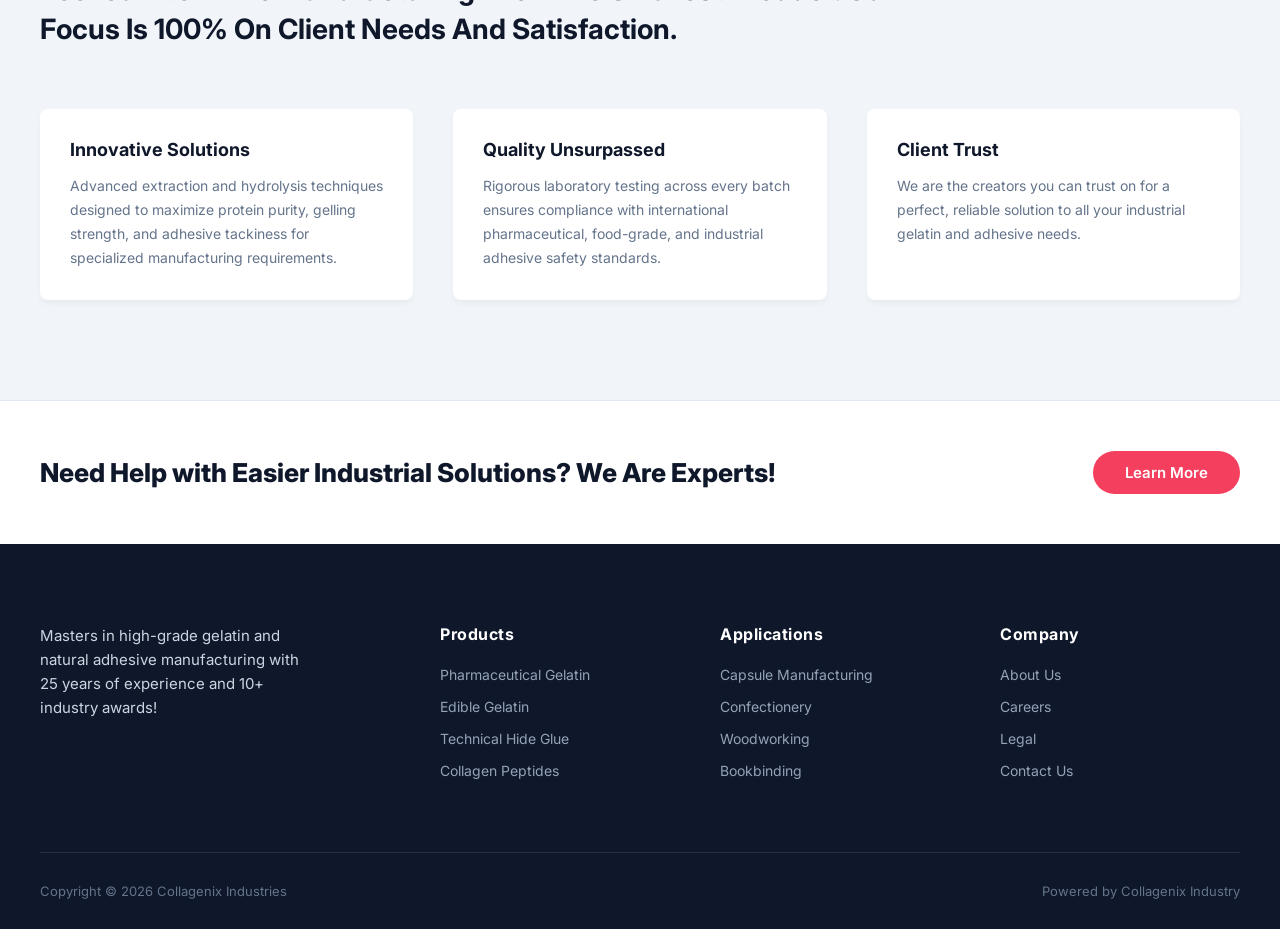
==== commit 3c9c8d80: "Add projects page to Collagenix Industries website" ====
--- a/about.html
+++ b/about.html
@@ -1,185 +1,185 @@
-<!DOCTYPE html>
-<html lang="en">
-<head>
-    <meta charset="UTF-8">
-    <meta name="viewport" content="width=device-width, initial-scale=1.0">
-    <title>About Us - Collagenix Industries</title>
-    <link rel="stylesheet" href="aboutus.css">
-    <link href="https://fonts.googleapis.com/css2?family=Inter:wght@400;500;600;700;800&display=swap" rel="stylesheet">
-</head>
-<body>
-
-    <!-- Parallax Hero Section -->
-    <div class="parallax-sec about-hero-sec">
-        <header class="navbar">
-            <div class="logo">
-                <span class="logo-title">Collagenix</span>
-                <span class="logo-subtitle">Industries</span>
-            </div>
-            <nav class="nav-links">
-                <a href="index.html" class="nav-item">Home</a>
-                <a href="about.html" class="nav-item active">About</a>
-                <a href="projects.html" class="nav-item">Projects</a>
-                <a href="#" class="nav-item">Products</a>
-                <a href="#" class="nav-item">Contact</a>
-                <a href="#" class="cta-btn">Take Action</a>
-            </nav>
-        </header>
-        <section class="hero-content">
-            <h1 class="page-title">About Us</h1>
-        </section>
-    </div>
-
-    <!-- Main Content & Live Counter Section -->
-    <section class="about-main-section">
-        <div class="about-main-container">
-            
-            <!-- Top Text Blocks -->
-            <div class="about-top-grid">
-                <div class="about-left-col">
-                    <span class="section-subtitle">High Quality Collagen & Adhesive Solutions</span>
-                    <h2>Finding A Permanent Solution Is Our Ultimate Goal!</h2>
-                </div>
-                <div class="about-right-col">
-                    <h3>Since 1995, Our Team Has Succeeded In Understanding The Needs Of The Industry And Creating Reliable Products To Serve Them All.</h3>
-                    <p>Specializing in high-grade edible and pharmaceutical gelatins along with high-tack natural animal hide glues, we engineer superior natural polymer solutions for global industrial applications.</p>
-                    <p>From strict quality controls ensuring exact Bloom strengths to eco-friendly extraction processes, our facility delivers dependable batch consistency tailored to your standards.</p>
-                </div>
-            </div>
-
-            <!-- Numbers Speak For Themselves / Live Counters -->
-            <div class="counter-section">
-                <div class="counter-left">
-                    <span class="section-subtitle">Some Cool Facts</span>
-                    <h2>Numbers Speak For Themselves</h2>
-                </div>
-                
-                <div class="counters-right">
-                    <div class="counter-box">
-                        <span class="counter-number" data-target="100">0</span>
-                        <span class="counter-label">Products</span>
-                    </div>
-                    <div class="counter-box">
-                        <span class="counter-number" data-target="3">0</span>
-                        <span class="counter-label">Years of Experience</span>
-                    </div>
-                    <div class="counter-box">
-                        <span class="counter-number" data-target="50">0</span>
-                        <span class="counter-label">Completed Projects</span>
-                    </div>
-                </div>
-            </div>
-
-        </div>
-    </section>
-
-    <!-- Additional Features / Quality Control Section -->
-    <section class="features-section">
-        <div class="features-container">
-            <div class="features-header">
-                <h2>Quality Comes First! We Make Sure That Every Minute Detail Is Looked Into While Manufacturing Even The Smallest Product. Our Focus Is 100% On Client Needs And Satisfaction.</h2>
-            </div>
-            
-           <div class="features-grid">
-    <div class="feature-col">
-        <h3>Innovative Solutions</h3>
-        <p>Advanced extraction and hydrolysis techniques designed to maximize protein purity, gelling strength, and adhesive tackiness for specialized manufacturing requirements.</p>
-    </div>
-    <div class="feature-col">
-        <h3>Quality Unsurpassed</h3>
-        <p>Rigorous laboratory testing across every batch ensures compliance with international pharmaceutical, food-grade, and industrial adhesive safety standards.</p>
-    </div>
-    <div class="feature-col">
-    <h3>Client Trust</h3>
-    <p>We are the creators you can trust on for a perfect, reliable solution to all your industrial gelatin and adhesive needs.</p>
-</div>
-</div>
-        </div>
-    </section>
-
-    <!-- CTA Banner Section -->
-    <section class="cta-banner-section">
-        <div class="cta-banner-container">
-            <h2>Need Help with Easier Industrial Solutions? We Are Experts!</h2>
-            <a href="#contact" class="banner-cta-btn">Learn More</a>
-        </div>
-    </section>
-
-    <!-- Footer Section -->
-    <footer class="footer-section">
-        <div class="footer-container">
-            <div class="footer-col footer-about">
-                <p>Masters in high-grade gelatin and natural adhesive manufacturing with 25 years of experience and 10+ industry awards!</p>
-            </div>
-            <div class="footer-col">
-                <h3>Products</h3>
-                <ul>
-                    <li><a href="#">Pharmaceutical Gelatin</a></li>
-                    <li><a href="#">Edible Gelatin</a></li>
-                    <li><a href="#">Technical Hide Glue</a></li>
-                    <li><a href="#">Collagen Peptides</a></li>
-                </ul>
-            </div>
-            <div class="footer-col">
-                <h3>Applications</h3>
-                <ul>
-                    <li><a href="#">Capsule Manufacturing</a></li>
-                    <li><a href="#">Confectionery</a></li>
-                    <li><a href="#">Woodworking</a></li>
-                    <li><a href="#">Bookbinding</a></li>
-                </ul>
-            </div>
-            <div class="footer-col">
-                <h3>Company</h3>
-                <ul>
-                    <li><a href="#">About Us</a></li>
-                    <li><a href="#">Careers</a></li>
-                    <li><a href="#">Legal</a></li>
-                    <li><a href="#">Contact Us</a></li>
-                </ul>
-            </div>
-        </div>
-        <div class="footer-bottom">
-            <p>Copyright &copy; 2026 Collagenix Industries</p>
-            <p>Powered by Collagenix Industry</p>
-        </div>
-    </footer>
-
-    <!-- JavaScript for Live Counter Animation -->
-    <script>
-        const counters = document.querySelectorAll('.counter-number');
-        let animated = false;
-
-        function runCounters() {
-            counters.forEach(counter => {
-                const target = +counter.getAttribute('data-target');
-                let count = 0;
-                const speed = target / 50; // Controls counting speed
-
-                function updateCount() {
-                    count += speed;
-                    if (count < target) {
-                        counter.innerText = Math.ceil(count);
-                        setTimeout(updateCount, 30);
-                    } else {
-                        counter.innerText = target;
-                    }
-                }
-                updateCount();
-            });
-        }
-
-        // Trigger animation when scrolled into view
-        window.addEventListener('scroll', () => {
-            const counterSection = document.querySelector('.counter-section');
-            const sectionPosition = counterSection.getBoundingClientRect().top;
-            const screenPosition = window.innerHeight / 1.3;
-
-            if (sectionPosition < screenPosition && !animated) {
-                runCounters();
-                animated = true;
-            }
-        });
-    </script>
-</body>
+<!DOCTYPE html>
+<html lang="en">
+<head>
+    <meta charset="UTF-8">
+    <meta name="viewport" content="width=device-width, initial-scale=1.0">
+    <title>About Us - Collagenix Industries</title>
+    <link rel="stylesheet" href="aboutus.css">
+    <link href="https://fonts.googleapis.com/css2?family=Inter:wght@400;500;600;700;800&display=swap" rel="stylesheet">
+</head>
+<body>
+
+    <!-- Parallax Hero Section -->
+    <div class="parallax-sec about-hero-sec">
+        <header class="navbar">
+            <div class="logo">
+                <span class="logo-title">Collagenix</span>
+                <span class="logo-subtitle">Industries</span>
+            </div>
+            <nav class="nav-links">
+                <a href="index.html" class="nav-item">Home</a>
+                <a href="about.html" class="nav-item active">About</a>
+                <a href="products.html" class="nav-item">Products</a>
+                <a href="projects.html" class="nav-item">Projects</a>
+                <a href="#" class="nav-item">Contact</a>
+                <a href="#" class="cta-btn">Take Action</a>
+            </nav>
+        </header>
+        <section class="hero-content">
+            <h1 class="page-title">About Us</h1>
+        </section>
+    </div>
+
+    <!-- Main Content & Live Counter Section -->
+    <section class="about-main-section">
+        <div class="about-main-container">
+            
+            <!-- Top Text Blocks -->
+            <div class="about-top-grid">
+                <div class="about-left-col">
+                    <span class="section-subtitle">High Quality Collagen & Adhesive Solutions</span>
+                    <h2>Finding A Permanent Solution Is Our Ultimate Goal!</h2>
+                </div>
+                <div class="about-right-col">
+                    <h3>Since 1995, Our Team Has Succeeded In Understanding The Needs Of The Industry And Creating Reliable Products To Serve Them All.</h3>
+                    <p>Specializing in high-grade edible and pharmaceutical gelatins along with high-tack natural animal hide glues, we engineer superior natural polymer solutions for global industrial applications.</p>
+                    <p>From strict quality controls ensuring exact Bloom strengths to eco-friendly extraction processes, our facility delivers dependable batch consistency tailored to your standards.</p>
+                </div>
+            </div>
+
+            <!-- Numbers Speak For Themselves / Live Counters -->
+            <div class="counter-section">
+                <div class="counter-left">
+                    <span class="section-subtitle">Some Cool Facts</span>
+                    <h2>Numbers Speak For Themselves</h2>
+                </div>
+                
+                <div class="counters-right">
+                    <div class="counter-box">
+                        <span class="counter-number" data-target="100">0</span>
+                        <span class="counter-label">Products</span>
+                    </div>
+                    <div class="counter-box">
+                        <span class="counter-number" data-target="3">0</span>
+                        <span class="counter-label">Years of Experience</span>
+                    </div>
+                    <div class="counter-box">
+                        <span class="counter-number" data-target="50">0</span>
+                        <span class="counter-label">Completed Projects</span>
+                    </div>
+                </div>
+            </div>
+
+        </div>
+    </section>
+
+    <!-- Additional Features / Quality Control Section -->
+    <section class="features-section">
+        <div class="features-container">
+            <div class="features-header">
+                <h2>Quality Comes First! We Make Sure That Every Minute Detail Is Looked Into While Manufacturing Even The Smallest Product. Our Focus Is 100% On Client Needs And Satisfaction.</h2>
+            </div>
+            
+           <div class="features-grid">
+    <div class="feature-col">
+        <h3>Innovative Solutions</h3>
+        <p>Advanced extraction and hydrolysis techniques designed to maximize protein purity, gelling strength, and adhesive tackiness for specialized manufacturing requirements.</p>
+    </div>
+    <div class="feature-col">
+        <h3>Quality Unsurpassed</h3>
+        <p>Rigorous laboratory testing across every batch ensures compliance with international pharmaceutical, food-grade, and industrial adhesive safety standards.</p>
+    </div>
+    <div class="feature-col">
+    <h3>Client Trust</h3>
+    <p>We are the creators you can trust on for a perfect, reliable solution to all your industrial gelatin and adhesive needs.</p>
+</div>
+</div>
+        </div>
+    </section>
+
+    <!-- CTA Banner Section -->
+    <section class="cta-banner-section">
+        <div class="cta-banner-container">
+            <h2>Need Help with Easier Industrial Solutions? We Are Experts!</h2>
+            <a href="#contact" class="banner-cta-btn">Learn More</a>
+        </div>
+    </section>
+
+    <!-- Footer Section -->
+    <footer class="footer-section">
+        <div class="footer-container">
+            <div class="footer-col footer-about">
+                <p>Masters in high-grade gelatin and natural adhesive manufacturing with 25 years of experience and 10+ industry awards!</p>
+            </div>
+            <div class="footer-col">
+                <h3>Products</h3>
+                <ul>
+                    <li><a href="#">Pharmaceutical Gelatin</a></li>
+                    <li><a href="#">Edible Gelatin</a></li>
+                    <li><a href="#">Technical Hide Glue</a></li>
+                    <li><a href="#">Collagen Peptides</a></li>
+                </ul>
+            </div>
+            <div class="footer-col">
+                <h3>Applications</h3>
+                <ul>
+                    <li><a href="#">Capsule Manufacturing</a></li>
+                    <li><a href="#">Confectionery</a></li>
+                    <li><a href="#">Woodworking</a></li>
+                    <li><a href="#">Bookbinding</a></li>
+                </ul>
+            </div>
+            <div class="footer-col">
+                <h3>Company</h3>
+                <ul>
+                    <li><a href="#">About Us</a></li>
+                    <li><a href="#">Careers</a></li>
+                    <li><a href="#">Legal</a></li>
+                    <li><a href="#">Contact Us</a></li>
+                </ul>
+            </div>
+        </div>
+        <div class="footer-bottom">
+            <p>Copyright &copy; 2026 Collagenix Industries</p>
+            <p>Powered by Collagenix Industry</p>
+        </div>
+    </footer>
+
+    <!-- JavaScript for Live Counter Animation -->
+    <script>
+        const counters = document.querySelectorAll('.counter-number');
+        let animated = false;
+
+        function runCounters() {
+            counters.forEach(counter => {
+                const target = +counter.getAttribute('data-target');
+                let count = 0;
+                const speed = target / 50; // Controls counting speed
+
+                function updateCount() {
+                    count += speed;
+                    if (count < target) {
+                        counter.innerText = Math.ceil(count);
+                        setTimeout(updateCount, 30);
+                    } else {
+                        counter.innerText = target;
+                    }
+                }
+                updateCount();
+            });
+        }
+
+        // Trigger animation when scrolled into view
+        window.addEventListener('scroll', () => {
+            const counterSection = document.querySelector('.counter-section');
+            const sectionPosition = counterSection.getBoundingClientRect().top;
+            const screenPosition = window.innerHeight / 1.3;
+
+            if (sectionPosition < screenPosition && !animated) {
+                runCounters();
+                animated = true;
+            }
+        });
+    </script>
+</body>
 </html>
--- a/aboutus.css
+++ b/aboutus.css
@@ -1,402 +1,402 @@
-*, *::before, *::after {
-    box-sizing: border-box;
-    margin: 0;
-    padding: 0;
-}
-
-body {
-    font-family: 'Inter', sans-serif;
-    background-color: #0f172a;
-    color: #1e293b;
-}
-
-.parallax-sec {
-    position: relative;
-    width: 100%;
-    min-height: 70vh;
-    background-image: url('factory.jpg');
-    background-size: cover;
-    background-position: center;
-    background-repeat: no-repeat;
-    background-attachment: fixed;
-    display: flex;
-    flex-direction: column;
-    justify-content: space-between;
-}
-
-.parallax-sec::before {
-    content: '';
-    position: absolute;
-    top: 0;
-    left: 0;
-    width: 100%;
-    height: 100%;
-    background-color: rgba(15, 23, 42, 0.75);
-    z-index: 1;
-}
-
-.navbar, .hero-content {
-    position: relative;
-    z-index: 2;
-}
-
-.navbar {
-    display: flex;
-    justify-content: space-between;
-    align-items: center;
-    padding: 20px 50px; /* Unique compact padding for About Navbar */
-    background: #0f172a;
-    box-shadow: 0 4px 12px rgba(0, 0, 0, 0.3);
-}
-
-.logo {
-    display: flex;
-    flex-direction: column;
-    line-height: 1;
-}
-
-.logo-title {
-    font-size: 24px;
-    font-weight: 800;
-    color: #ffffff;
-    letter-spacing: -0.5px;
-}
-
-.logo-subtitle {
-    font-size: 10px;
-    font-weight: 700;
-    color: #f43f5e; /* Unique coral-red accent for About logo */
-    letter-spacing: 3px;
-    margin-top: 4px;
-}
-
-.nav-links {
-    display: flex;
-    align-items: center;
-    gap: 28px;
-}
-
-.nav-item {
-    text-decoration: none;
-    color: #94a3b8;
-    font-size: 14px;
-    font-weight: 600;
-    text-transform: uppercase;
-    letter-spacing: 0.5px;
-    transition: color 0.2s ease;
-}
-
-.nav-item:hover, 
-.nav-item.active {
-    color: #f43f5e; /* Unique active color highlight for About */
-}
-
-.cta-btn {
-    text-decoration: none;
-    background-color: #f43f5e; /* Unique reddish button styling */
-    color: #ffffff;
-    font-size: 14px;
-    font-weight: 600;
-    padding: 10px 22px;
-    border-radius: 50px; /* Unique pill shape button */
-    box-shadow: 0 2px 8px rgba(244, 63, 94, 0.4);
-    transition: background-color 0.2s ease;
-}
-
-.cta-btn:hover {
-    background-color: #e11d48;
-}
-
-.hero-content {
-    max-width: 900px;
-    margin: auto;
-    text-align: center;
-    padding: 0 20px;
-}
-
-.page-title {
-    font-size: 56px;
-    font-weight: 800;
-    color: #ffffff;
-    letter-spacing: -1px;
-    text-shadow: 0 4px 12px rgba(0,0,0,0.5);
-}
-
-.about-main-section {
-    padding: 100px 40px;
-    background-color: #ffffff;
-}
-
-.about-main-container {
-    max-width: 1200px;
-    margin: 0 auto;
-}
-
-.about-top-grid {
-    display: grid;
-    grid-template-columns: 1fr 1.2fr;
-    gap: 60px;
-    align-items: start;
-    padding-bottom: 80px;
-    border-bottom: 1px solid #e2e8f0;
-}
-
-.about-left-col .section-subtitle {
-    display: inline-block;
-    font-size: 13px;
-    font-weight: 700;
-    text-transform: uppercase;
-    letter-spacing: 2px;
-    color: #f43f5e;
-    margin-bottom: 12px;
-}
-
-.about-left-col h2 {
-    font-size: 38px;
-    font-weight: 800;
-    color: #0f172a;
-    line-height: 1.2;
-}
-
-.about-right-col h3 {
-    font-size: 20px;
-    font-weight: 700;
-    color: #0f172a;
-    line-height: 1.4;
-    margin-bottom: 20px;
-}
-
-.about-right-col p {
-    font-size: 15px;
-    line-height: 1.7;
-    color: #64748b;
-    margin-bottom: 16px;
-}
-
-.counter-section {
-    display: flex;
-    justify-content: space-between;
-    align-items: center;
-    padding-top: 80px;
-}
-
-.counter-left h2 {
-    font-size: 36px;
-    font-weight: 800;
-    color: #0f172a;
-    margin-top: 8px;
-}
-
-.counter-left .section-subtitle {
-    display: inline-block;
-    font-size: 13px;
-    font-weight: 700;
-    text-transform: uppercase;
-    letter-spacing: 2px;
-    color: #f43f5e;
-}
-
-.counters-right {
-    display: flex;
-    gap: 60px;
-}
-
-.counter-box {
-    text-align: center;
-    background: #f8fafc;
-    padding: 24px 32px;
-    border-radius: 12px;
-    border: 1px solid #e2e8f0;
-}
-
-.counter-number {
-    display: block;
-    font-size: 48px;
-    font-weight: 800;
-    color: #f43f5e;
-    line-height: 1.1;
-    margin-bottom: 8px;
-}
-
-.counter-label {
-    font-size: 14px;
-    font-weight: 600;
-    color: #64748b;
-}
-
-.features-section {
-    background-color: #f1f5f9;
-    padding: 100px 40px;
-    border-top: 1px solid #e2e8f0;
-}
-
-.features-container {
-    max-width: 1200px;
-    margin: 0 auto;
-}
-
-.features-header {
-    max-width: 900px;
-    margin-bottom: 60px;
-}
-
-.features-header h2 {
-    font-size: 28px;
-    font-weight: 700;
-    color: #0f172a;
-    line-height: 1.4;
-}
-
-.features-grid {
-    display: grid;
-    grid-template-columns: 1fr 1fr 1fr;
-    gap: 40px;
-}
-
-.feature-col {
-    background: #ffffff;
-    padding: 30px;
-    border-radius: 8px;
-    box-shadow: 0 4px 6px -1px rgba(0,0,0,0.05);
-}
-
-.feature-col h3 {
-    font-size: 18px;
-    font-weight: 700;
-    color: #0f172a;
-    margin-bottom: 14px;
-}
-
-.feature-col p {
-    font-size: 14px;
-    line-height: 1.7;
-    color: #64748b;
-}
-
-.feature-highlight {
-    font-size: 18px;
-    font-weight: 700;
-    color: #ffffff;
-    line-height: 1.5;
-    background: #0f172a;
-    padding: 30px;
-    border-radius: 8px;
-}
-
-.cta-banner-section {
-    background-color: #ffffff;
-    padding: 50px 40px;
-    border-top: 1px solid #e2e8f0;
-}
-
-.cta-banner-container {
-    max-width: 1200px;
-    margin: 0 auto;
-    display: flex;
-    justify-content: space-between;
-    align-items: center;
-    gap: 30px;
-}
-
-.cta-banner-section h2 {
-    font-size: 26px;
-    font-weight: 800;
-    color: #0f172a;
-}
-
-.banner-cta-btn {
-    text-decoration: none;
-    background-color: #f43f5e;
-    color: #ffffff;
-    font-size: 15px;
-    font-weight: 600;
-    padding: 12px 32px;
-    border-radius: 50px;
-    transition: background-color 0.2s ease;
-    white-space: nowrap;
-}
-
-.banner-cta-btn:hover {
-    background-color: #e11d48;
-}
-
-.footer-section {
-    background-color: #0f172a;
-    color: #94a3b8;
-    padding: 80px 40px 30px 40px;
-}
-
-.footer-container {
-    max-width: 1200px;
-    margin: 0 auto;
-    display: grid;
-    grid-template-columns: 1.5fr 1fr 1fr 1fr;
-    gap: 40px;
-    padding-bottom: 60px;
-    border-bottom: 1px solid rgba(255, 255, 255, 0.1);
-}
-
-.footer-about p {
-    font-size: 15px;
-    line-height: 1.6;
-    color: #cbd5e1;
-    max-width: 280px;
-}
-
-.footer-col h3 {
-    font-size: 16px;
-    font-weight: 700;
-    color: #ffffff;
-    margin-bottom: 20px;
-    letter-spacing: 0.5px;
-}
-
-.footer-col ul {
-    list-style: none;
-    padding: 0;
-    margin: 0;
-}
-
-.footer-col ul li {
-    margin-bottom: 12px;
-}
-
-.footer-col ul li a {
-    text-decoration: none;
-    color: #94a3b8;
-    font-size: 14px;
-    transition: color 0.2s ease;
-}
-
-.footer-col ul li a:hover {
-    color: #f43f5e;
-}
-
-.footer-bottom {
-    max-width: 1200px;
-    margin: 30px auto 0 auto;
-    display: flex;
-    justify-content: space-between;
-    align-items: center;
-    font-size: 13px;
-    color: #64748b;
-}
-
-@media (max-width: 992px) {
-    .about-top-grid, .counter-section, .features-grid {
-        grid-template-columns: 1fr;
-        gap: 40px;
-    }
-    .counters-right {
-        justify-content: space-between;
-        gap: 20px;
-    }
-    .cta-banner-container {
-        flex-direction: column;
-        text-align: center;
-    }
-    .footer-container {
-        grid-template-columns: 1fr 1fr;
-        gap: 30px;
-    }
+*, *::before, *::after {
+    box-sizing: border-box;
+    margin: 0;
+    padding: 0;
+}
+
+body {
+    font-family: 'Inter', sans-serif;
+    background-color: #0f172a;
+    color: #1e293b;
+}
+
+.parallax-sec {
+    position: relative;
+    width: 100%;
+    min-height: 70vh;
+    background-image: url('factory.jpg');
+    background-size: cover;
+    background-position: center;
+    background-repeat: no-repeat;
+    background-attachment: fixed;
+    display: flex;
+    flex-direction: column;
+    justify-content: space-between;
+}
+
+.parallax-sec::before {
+    content: '';
+    position: absolute;
+    top: 0;
+    left: 0;
+    width: 100%;
+    height: 100%;
+    background-color: rgba(15, 23, 42, 0.75);
+    z-index: 1;
+}
+
+.navbar, .hero-content {
+    position: relative;
+    z-index: 2;
+}
+
+.navbar {
+    display: flex;
+    justify-content: space-between;
+    align-items: center;
+    padding: 20px 50px; /* Unique compact padding for About Navbar */
+    background: #0f172a;
+    box-shadow: 0 4px 12px rgba(0, 0, 0, 0.3);
+}
+
+.logo {
+    display: flex;
+    flex-direction: column;
+    line-height: 1;
+}
+
+.logo-title {
+    font-size: 24px;
+    font-weight: 800;
+    color: #ffffff;
+    letter-spacing: -0.5px;
+}
+
+.logo-subtitle {
+    font-size: 10px;
+    font-weight: 700;
+    color: #f43f5e; /* Unique coral-red accent for About logo */
+    letter-spacing: 3px;
+    margin-top: 4px;
+}
+
+.nav-links {
+    display: flex;
+    align-items: center;
+    gap: 28px;
+}
+
+.nav-item {
+    text-decoration: none;
+    color: #94a3b8;
+    font-size: 14px;
+    font-weight: 600;
+    text-transform: uppercase;
+    letter-spacing: 0.5px;
+    transition: color 0.2s ease;
+}
+
+.nav-item:hover, 
+.nav-item.active {
+    color: #f43f5e; /* Unique active color highlight for About */
+}
+
+.cta-btn {
+    text-decoration: none;
+    background-color: #f43f5e; /* Unique reddish button styling */
+    color: #ffffff;
+    font-size: 14px;
+    font-weight: 600;
+    padding: 10px 22px;
+    border-radius: 50px; /* Unique pill shape button */
+    box-shadow: 0 2px 8px rgba(244, 63, 94, 0.4);
+    transition: background-color 0.2s ease;
+}
+
+.cta-btn:hover {
+    background-color: #e11d48;
+}
+
+.hero-content {
+    max-width: 900px;
+    margin: auto;
+    text-align: center;
+    padding: 0 20px;
+}
+
+.page-title {
+    font-size: 56px;
+    font-weight: 800;
+    color: #ffffff;
+    letter-spacing: -1px;
+    text-shadow: 0 4px 12px rgba(0,0,0,0.5);
+}
+
+.about-main-section {
+    padding: 100px 40px;
+    background-color: #ffffff;
+}
+
+.about-main-container {
+    max-width: 1200px;
+    margin: 0 auto;
+}
+
+.about-top-grid {
+    display: grid;
+    grid-template-columns: 1fr 1.2fr;
+    gap: 60px;
+    align-items: start;
+    padding-bottom: 80px;
+    border-bottom: 1px solid #e2e8f0;
+}
+
+.about-left-col .section-subtitle {
+    display: inline-block;
+    font-size: 13px;
+    font-weight: 700;
+    text-transform: uppercase;
+    letter-spacing: 2px;
+    color: #f43f5e;
+    margin-bottom: 12px;
+}
+
+.about-left-col h2 {
+    font-size: 38px;
+    font-weight: 800;
+    color: #0f172a;
+    line-height: 1.2;
+}
+
+.about-right-col h3 {
+    font-size: 20px;
+    font-weight: 700;
+    color: #0f172a;
+    line-height: 1.4;
+    margin-bottom: 20px;
+}
+
+.about-right-col p {
+    font-size: 15px;
+    line-height: 1.7;
+    color: #64748b;
+    margin-bottom: 16px;
+}
+
+.counter-section {
+    display: flex;
+    justify-content: space-between;
+    align-items: center;
+    padding-top: 80px;
+}
+
+.counter-left h2 {
+    font-size: 36px;
+    font-weight: 800;
+    color: #0f172a;
+    margin-top: 8px;
+}
+
+.counter-left .section-subtitle {
+    display: inline-block;
+    font-size: 13px;
+    font-weight: 700;
+    text-transform: uppercase;
+    letter-spacing: 2px;
+    color: #f43f5e;
+}
+
+.counters-right {
+    display: flex;
+    gap: 60px;
+}
+
+.counter-box {
+    text-align: center;
+    background: #f8fafc;
+    padding: 24px 32px;
+    border-radius: 12px;
+    border: 1px solid #e2e8f0;
+}
+
+.counter-number {
+    display: block;
+    font-size: 48px;
+    font-weight: 800;
+    color: #f43f5e;
+    line-height: 1.1;
+    margin-bottom: 8px;
+}
+
+.counter-label {
+    font-size: 14px;
+    font-weight: 600;
+    color: #64748b;
+}
+
+.features-section {
+    background-color: #f1f5f9;
+    padding: 100px 40px;
+    border-top: 1px solid #e2e8f0;
+}
+
+.features-container {
+    max-width: 1200px;
+    margin: 0 auto;
+}
+
+.features-header {
+    max-width: 900px;
+    margin-bottom: 60px;
+}
+
+.features-header h2 {
+    font-size: 28px;
+    font-weight: 700;
+    color: #0f172a;
+    line-height: 1.4;
+}
+
+.features-grid {
+    display: grid;
+    grid-template-columns: 1fr 1fr 1fr;
+    gap: 40px;
+}
+
+.feature-col {
+    background: #ffffff;
+    padding: 30px;
+    border-radius: 8px;
+    box-shadow: 0 4px 6px -1px rgba(0,0,0,0.05);
+}
+
+.feature-col h3 {
+    font-size: 18px;
+    font-weight: 700;
+    color: #0f172a;
+    margin-bottom: 14px;
+}
+
+.feature-col p {
+    font-size: 14px;
+    line-height: 1.7;
+    color: #64748b;
+}
+
+.feature-highlight {
+    font-size: 18px;
+    font-weight: 700;
+    color: #ffffff;
+    line-height: 1.5;
+    background: #0f172a;
+    padding: 30px;
+    border-radius: 8px;
+}
+
+.cta-banner-section {
+    background-color: #ffffff;
+    padding: 50px 40px;
+    border-top: 1px solid #e2e8f0;
+}
+
+.cta-banner-container {
+    max-width: 1200px;
+    margin: 0 auto;
+    display: flex;
+    justify-content: space-between;
+    align-items: center;
+    gap: 30px;
+}
+
+.cta-banner-section h2 {
+    font-size: 26px;
+    font-weight: 800;
+    color: #0f172a;
+}
+
+.banner-cta-btn {
+    text-decoration: none;
+    background-color: #f43f5e;
+    color: #ffffff;
+    font-size: 15px;
+    font-weight: 600;
+    padding: 12px 32px;
+    border-radius: 50px;
+    transition: background-color 0.2s ease;
+    white-space: nowrap;
+}
+
+.banner-cta-btn:hover {
+    background-color: #e11d48;
+}
+
+.footer-section {
+    background-color: #0f172a;
+    color: #94a3b8;
+    padding: 80px 40px 30px 40px;
+}
+
+.footer-container {
+    max-width: 1200px;
+    margin: 0 auto;
+    display: grid;
+    grid-template-columns: 1.5fr 1fr 1fr 1fr;
+    gap: 40px;
+    padding-bottom: 60px;
+    border-bottom: 1px solid rgba(255, 255, 255, 0.1);
+}
+
+.footer-about p {
+    font-size: 15px;
+    line-height: 1.6;
+    color: #cbd5e1;
+    max-width: 280px;
+}
+
+.footer-col h3 {
+    font-size: 16px;
+    font-weight: 700;
+    color: #ffffff;
+    margin-bottom: 20px;
+    letter-spacing: 0.5px;
+}
+
+.footer-col ul {
+    list-style: none;
+    padding: 0;
+    margin: 0;
+}
+
+.footer-col ul li {
+    margin-bottom: 12px;
+}
+
+.footer-col ul li a {
+    text-decoration: none;
+    color: #94a3b8;
+    font-size: 14px;
+    transition: color 0.2s ease;
+}
+
+.footer-col ul li a:hover {
+    color: #f43f5e;
+}
+
+.footer-bottom {
+    max-width: 1200px;
+    margin: 30px auto 0 auto;
+    display: flex;
+    justify-content: space-between;
+    align-items: center;
+    font-size: 13px;
+    color: #64748b;
+}
+
+@media (max-width: 992px) {
+    .about-top-grid, .counter-section, .features-grid {
+        grid-template-columns: 1fr;
+        gap: 40px;
+    }
+    .counters-right {
+        justify-content: space-between;
+        gap: 20px;
+    }
+    .cta-banner-container {
+        flex-direction: column;
+        text-align: center;
+    }
+    .footer-container {
+        grid-template-columns: 1fr 1fr;
+        gap: 30px;
+    }
 }
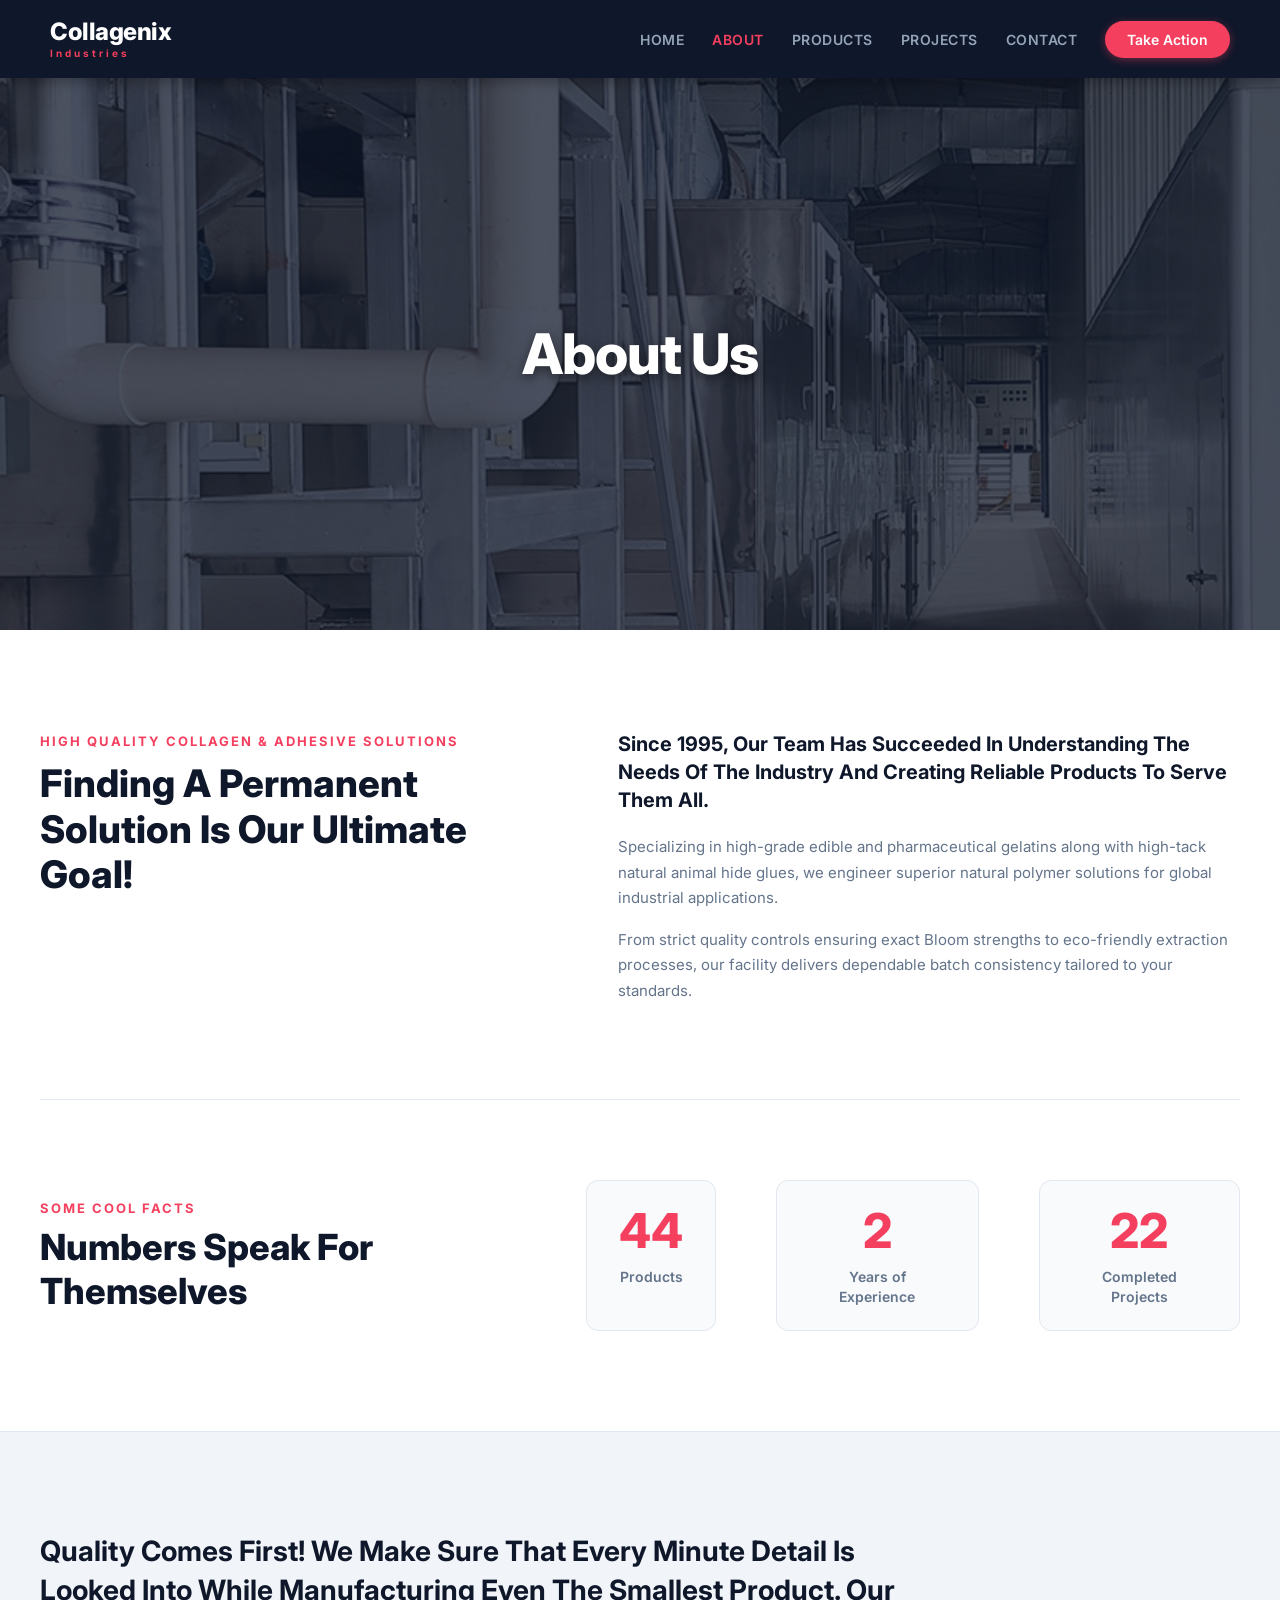
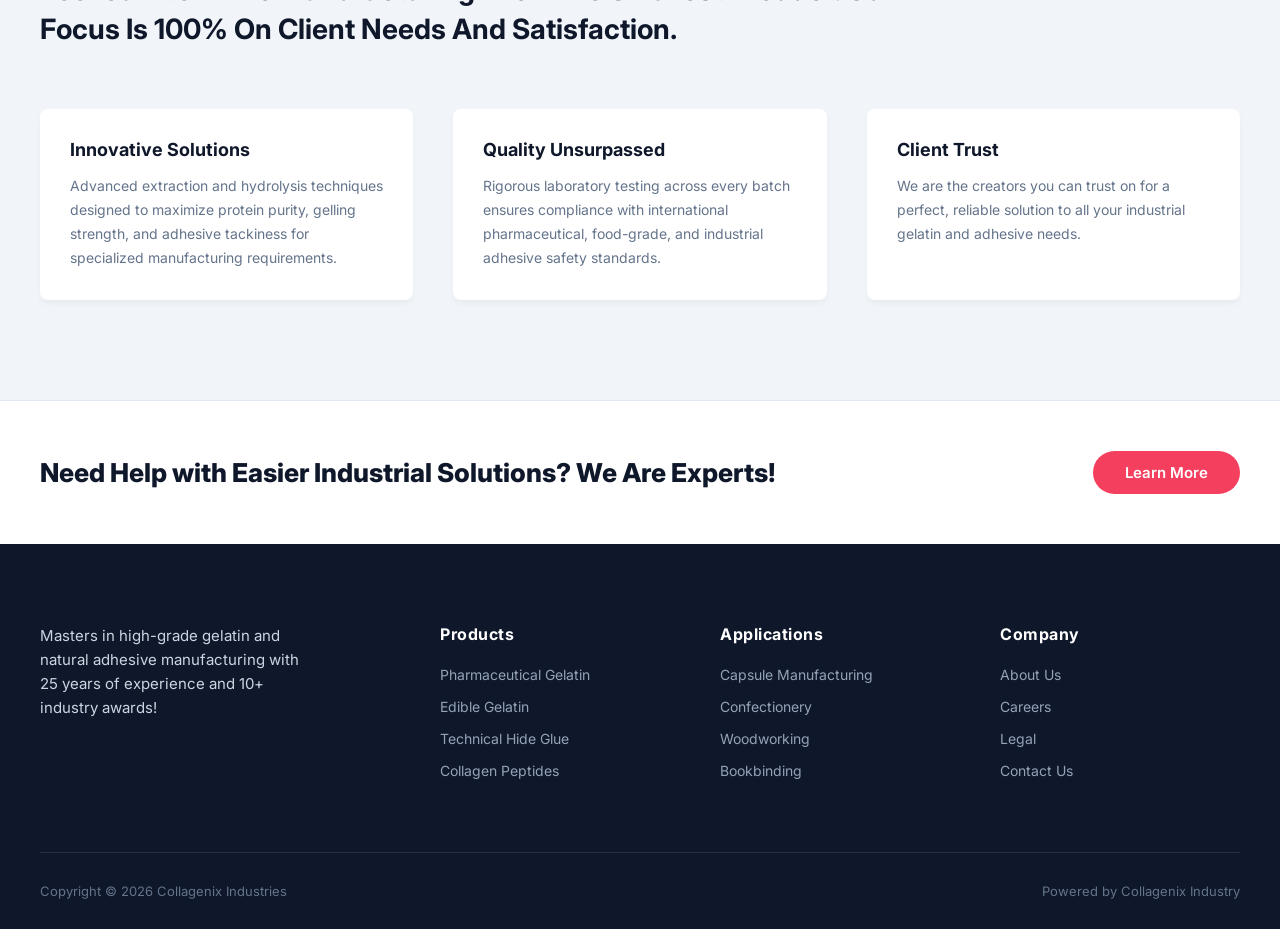
==== commit 383cca0d: "Added Javascript for about page" ====
--- a/about.html
+++ b/about.html
@@ -145,8 +145,8 @@
         </div>
     </footer>
 
-    <!-- JavaScript for Live Counter Animation -->
-    <script>
+
+    <!-- <script>
         const counters = document.querySelectorAll('.counter-number');
         let animated = false;
 
@@ -180,6 +180,26 @@
                 animated = true;
             }
         });
-    </script>
+    </script> -->
+    <div id="quoteModal" class="modal-overlay">
+    <div class="modal-box">
+        <span id="closeModal" class="close-btn">&times;</span>
+        <h2>Request an Industrial Quote</h2>
+        <p>Tell us your required Bloom strength, grade, or volume.</p>
+        <form id="quoteForm">
+            <input type="text" placeholder="Your Name / Company" required>
+            <input type="email" placeholder="Business Email" required>
+            <select required>
+                <option value="">Select Product Category...</option>
+                <option value="pharma">Pharmaceutical & Edible Gelatin</option>
+                <option value="glue">Technical Hide Glue</option>
+                <option value="peptides">Hydrolyzed Collagen Peptides</option>
+            </select>
+            <textarea rows="3" placeholder="Specifications (e.g., 250 Bloom, 500 kg)" required></textarea>
+            <button type="submit" class="btn btn-primary" style="width: 100%;">Submit Inquiry</button>
+        </form>
+    </div>
+</div>
+<script src="about.js"></script>
 </body>
 </html>
--- a/aboutus.css
+++ b/aboutus.css
@@ -399,4 +399,82 @@
         grid-template-columns: 1fr 1fr;
         gap: 30px;
     }
+}
+.modal-overlay {
+    display: none;
+    position: fixed;
+    top: 0;
+    left: 0;
+    width: 100%;
+    height: 100%;
+    background: rgba(15, 23, 42, 0.8);
+    z-index: 2000;
+    justify-content: center;
+    align-items: center;
+}
+
+.modal-overlay.active {
+    display: flex;
+}
+
+.modal-box {
+    background: #ffffff;
+    padding: 36px;
+    border-radius: 12px;
+    width: 90%;
+    max-width: 460px;
+    position: relative;
+    box-shadow: 0 20px 25px -5px rgba(0, 0, 0, 0.3);
+}
+
+.close-btn {
+    position: absolute;
+    top: 16px;
+    right: 20px;
+    font-size: 26px;
+    cursor: pointer;
+    color: #64748b;
+}
+
+.modal-box h2 {
+    font-size: 24px;
+    color: #0f172a;
+    margin-bottom: 8px;
+}
+
+.modal-box p {
+    font-size: 14px;
+    color: #64748b;
+    margin-bottom: 20px;
+}
+
+.modal-box form {
+    display: flex;
+    flex-direction: column;
+    gap: 14px;
+}
+
+.modal-box input,
+.modal-box select,
+.modal-box textarea {
+    padding: 12px;
+    border: 1px solid #cbd5e1;
+    border-radius: 6px;
+    font-family: inherit;
+    font-size: 14px;
+}
+
+.modal-box button[type="submit"] {
+    background-color: #f43f5e;
+    color: #ffffff;
+    border: none;
+    padding: 12px;
+    font-weight: 600;
+    border-radius: 50px;
+    cursor: pointer;
+    transition: background-color 0.2s ease;
+}
+
+.modal-box button[type="submit"]:hover {
+    background-color: #e11d48;
 }
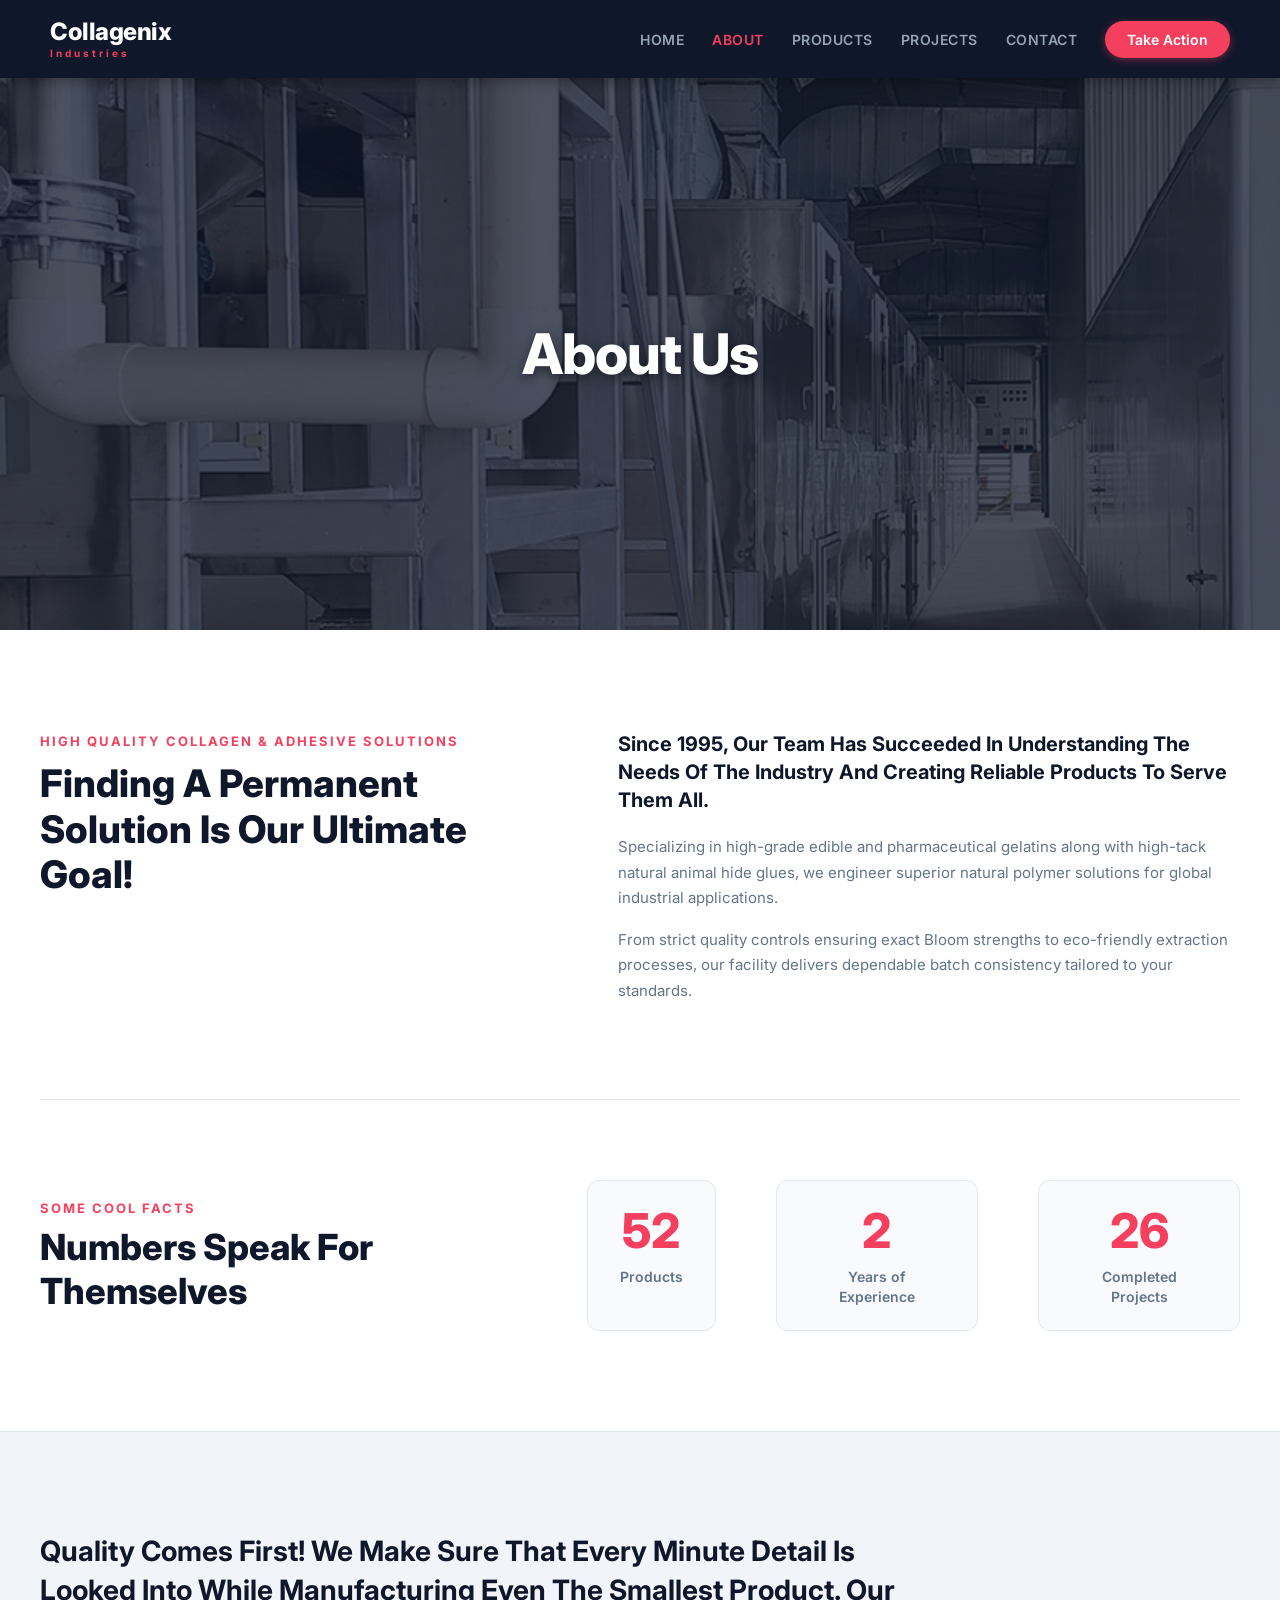
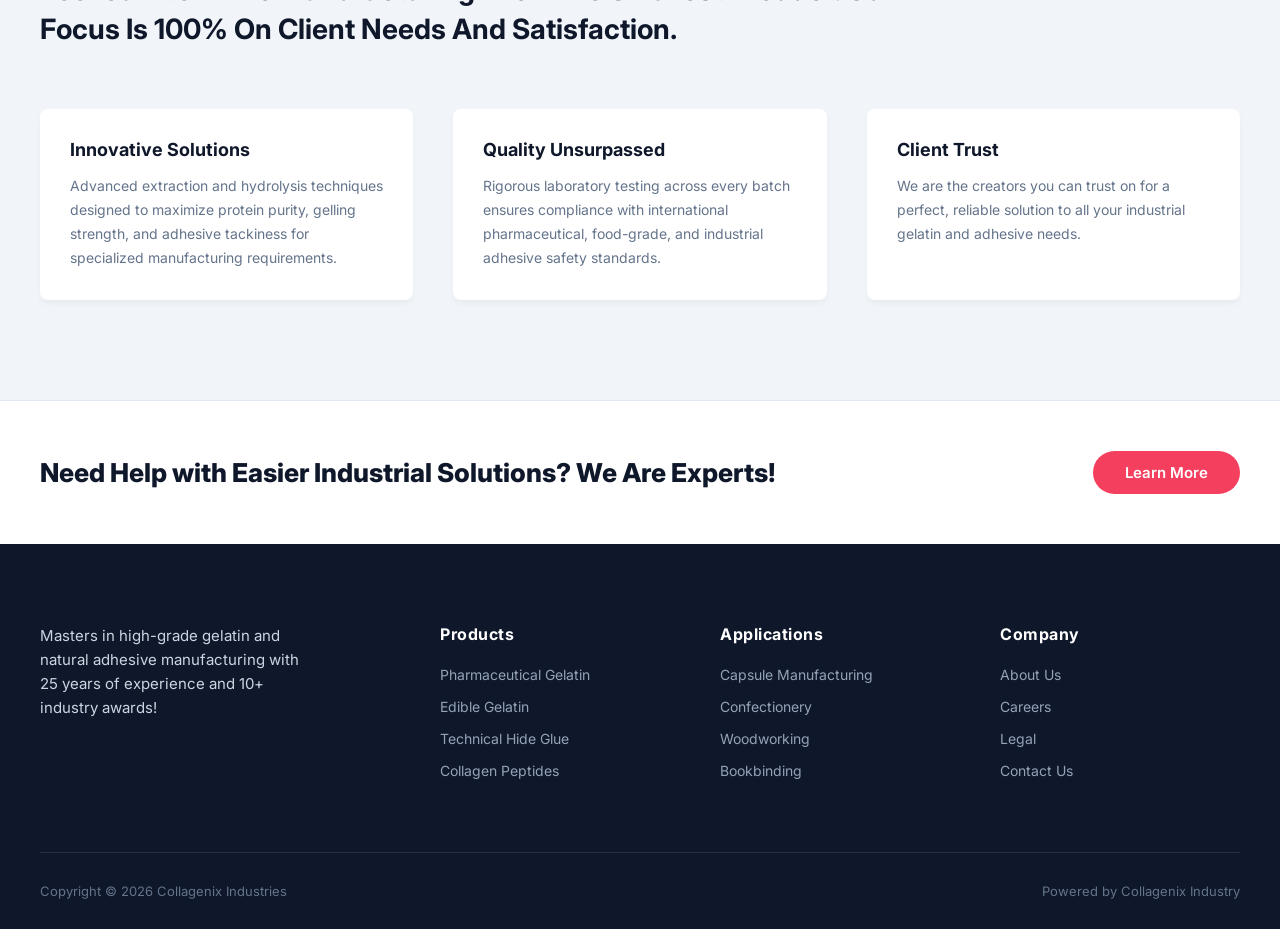
==== commit e621d04f: "Added CSS and HTML for contact page" ====
--- a/about.html
+++ b/about.html
@@ -21,7 +21,7 @@
                 <a href="about.html" class="nav-item active">About</a>
                 <a href="products.html" class="nav-item">Products</a>
                 <a href="projects.html" class="nav-item">Projects</a>
-                <a href="#" class="nav-item">Contact</a>
+                <a href="contact.html" class="nav-item">Contact</a>
                 <a href="#" class="cta-btn">Take Action</a>
             </nav>
         </header>
